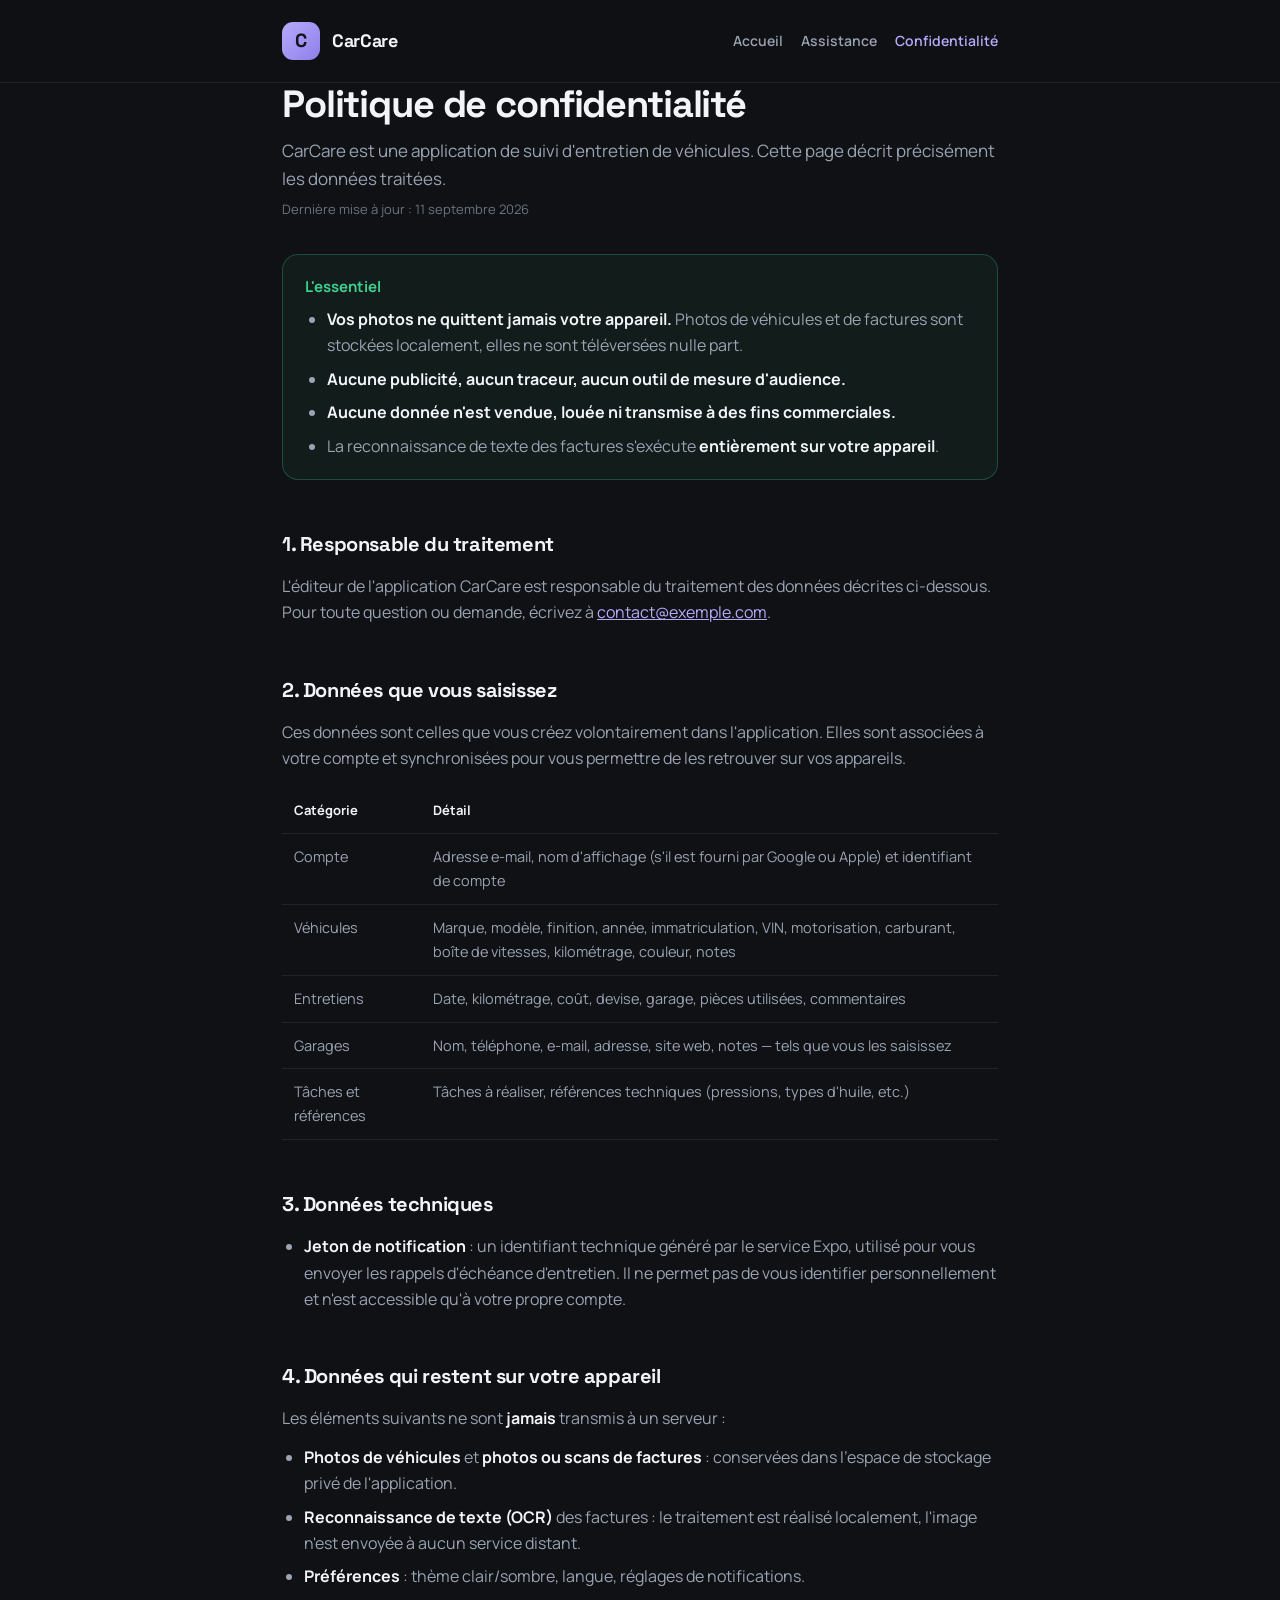
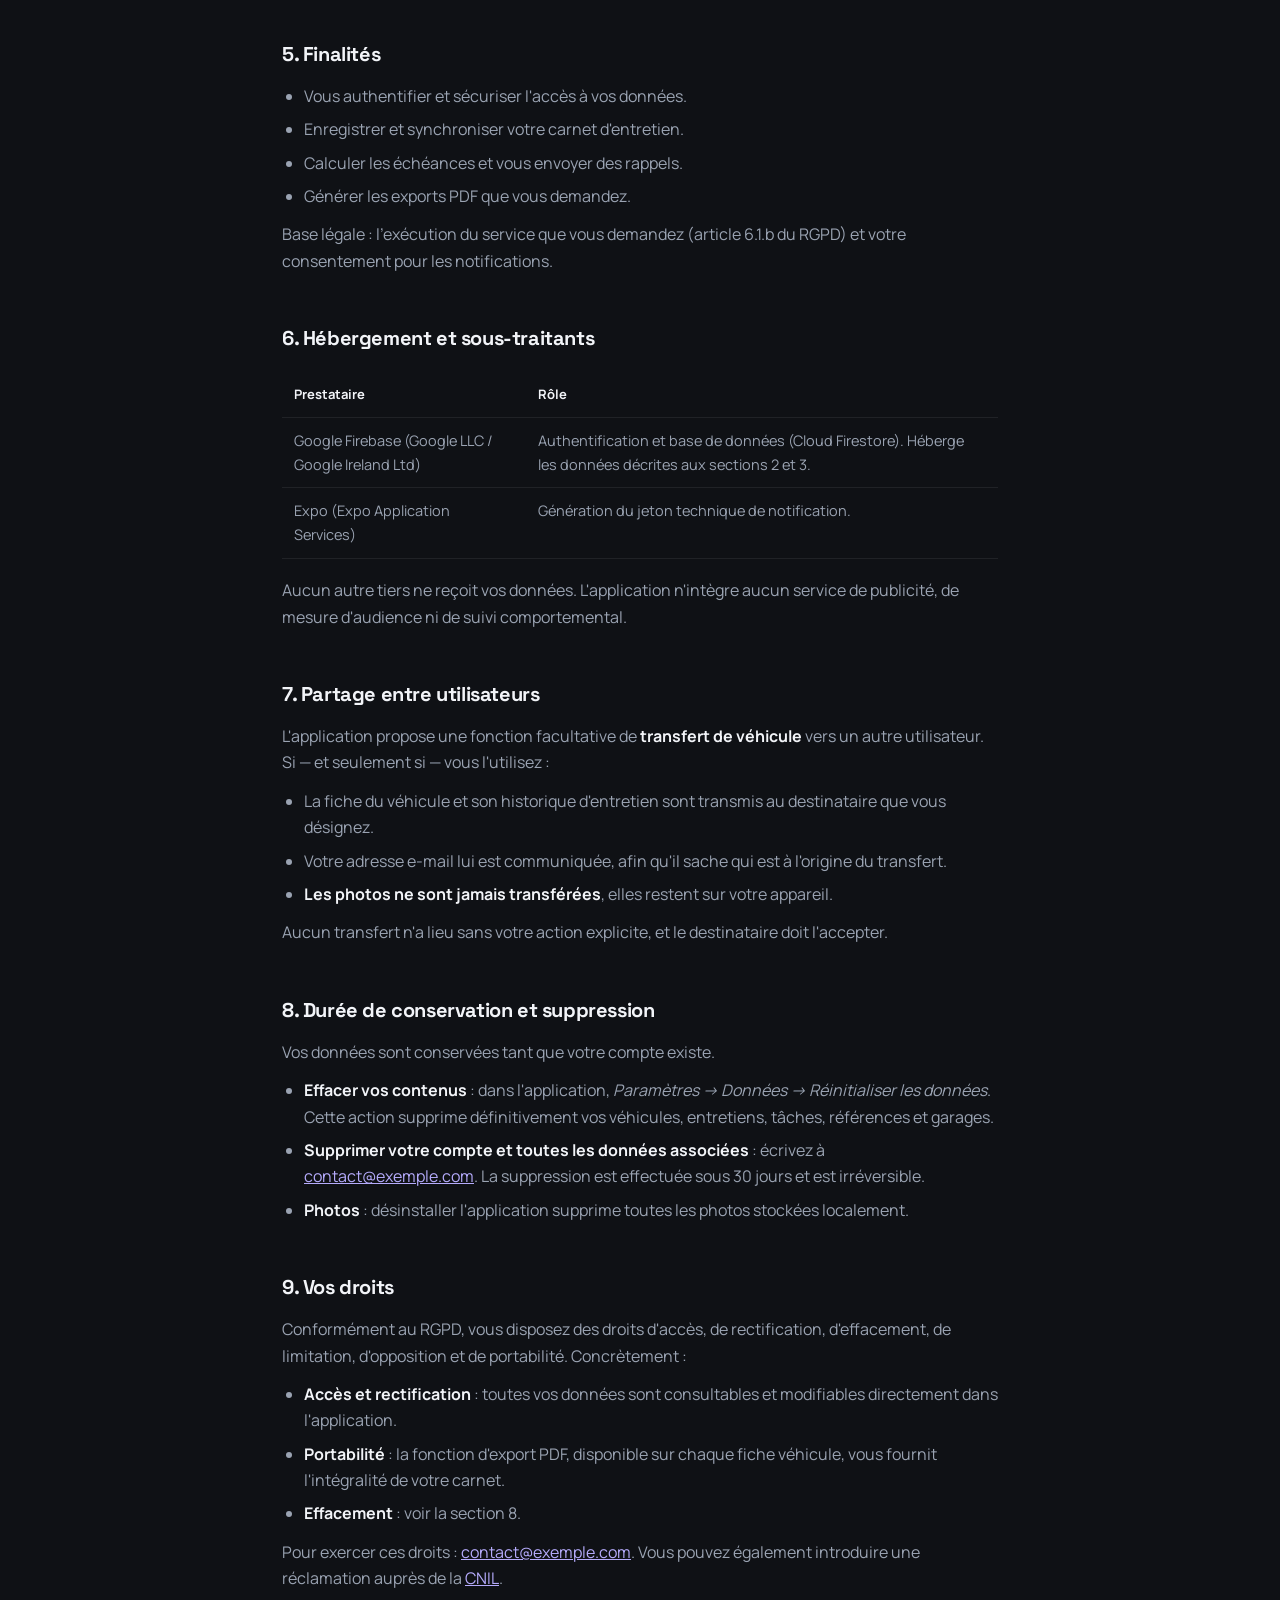
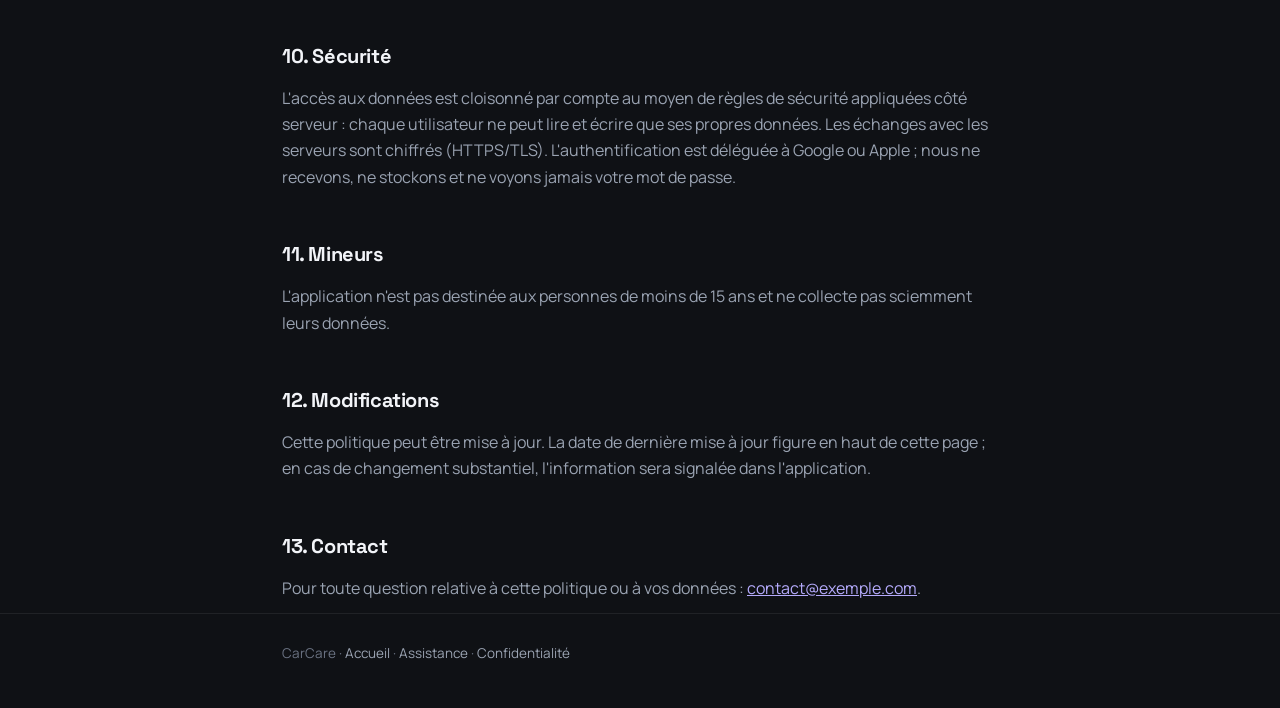
==== privacy.html @ 60bf5923 "Site public CarCare : confidentialité, assistance, accueil" ====
<!DOCTYPE html>
<html lang="fr">
<head>
<meta charset="utf-8">
<meta name="viewport" content="width=device-width, initial-scale=1">
<title>Politique de confidentialité — CarCare</title>
<meta name="description" content="Politique de confidentialité de l'application CarCare : quelles données sont collectées, où elles sont stockées et comment les supprimer.">
<link rel="preconnect" href="https://fonts.googleapis.com">
<link rel="preconnect" href="https://fonts.gstatic.com" crossorigin>
<link href="https://fonts.googleapis.com/css2?family=Space+Grotesk:wght@500;700&family=Manrope:wght@400;600;700&display=swap" rel="stylesheet">
<link rel="stylesheet" href="style.css">
</head>
<body>

<header>
  <div class="wrap bar">
    <a class="brand" href="index.html"><span class="mark">C</span><b>CarCare</b></a>
    <nav>
      <a href="index.html">Accueil</a>
      <a href="support.html">Assistance</a>
      <a class="on" href="privacy.html">Confidentialité</a>
    </nav>
  </div>
</header>

<main class="wrap">

  <h1>Politique de confidentialité</h1>
  <p class="lead">CarCare est une application de suivi d'entretien de véhicules. Cette page décrit précisément les données traitées.</p>
  <p class="meta">Dernière mise à jour : 11 septembre 2026</p>

  <div class="card ok">
    <h3>L'essentiel</h3>
    <ul>
      <li><strong>Vos photos ne quittent jamais votre appareil.</strong> Photos de véhicules et de factures sont stockées localement, elles ne sont téléversées nulle part.</li>
      <li><strong>Aucune publicité, aucun traceur, aucun outil de mesure d'audience.</strong></li>
      <li><strong>Aucune donnée n'est vendue, louée ni transmise à des fins commerciales.</strong></li>
      <li>La reconnaissance de texte des factures s'exécute <strong>entièrement sur votre appareil</strong>.</li>
    </ul>
  </div>

  <h2>1. Responsable du traitement</h2>
  <p>L'éditeur de l'application CarCare est responsable du traitement des données décrites ci-dessous. Pour toute question ou demande, écrivez à <a href="mailto:contact@exemple.com">contact@exemple.com</a>.</p>

  <h2>2. Données que vous saisissez</h2>
  <p>Ces données sont celles que vous créez volontairement dans l'application. Elles sont associées à votre compte et synchronisées pour vous permettre de les retrouver sur vos appareils.</p>
  <table>
    <tr><th>Catégorie</th><th>Détail</th></tr>
    <tr><td>Compte</td><td>Adresse e-mail, nom d'affichage (s'il est fourni par Google ou Apple) et identifiant de compte</td></tr>
    <tr><td>Véhicules</td><td>Marque, modèle, finition, année, immatriculation, VIN, motorisation, carburant, boîte de vitesses, kilométrage, couleur, notes</td></tr>
    <tr><td>Entretiens</td><td>Date, kilométrage, coût, devise, garage, pièces utilisées, commentaires</td></tr>
    <tr><td>Garages</td><td>Nom, téléphone, e-mail, adresse, site web, notes — tels que vous les saisissez</td></tr>
    <tr><td>Tâches et références</td><td>Tâches à réaliser, références techniques (pressions, types d'huile, etc.)</td></tr>
  </table>

  <h2>3. Données techniques</h2>
  <ul>
    <li><strong>Jeton de notification</strong> : un identifiant technique généré par le service Expo, utilisé pour vous envoyer les rappels d'échéance d'entretien. Il ne permet pas de vous identifier personnellement et n'est accessible qu'à votre propre compte.</li>
  </ul>

  <h2>4. Données qui restent sur votre appareil</h2>
  <p>Les éléments suivants ne sont <strong>jamais</strong> transmis à un serveur :</p>
  <ul>
    <li><strong>Photos de véhicules</strong> et <strong>photos ou scans de factures</strong> : conservées dans l'espace de stockage privé de l'application.</li>
    <li><strong>Reconnaissance de texte (OCR)</strong> des factures : le traitement est réalisé localement, l'image n'est envoyée à aucun service distant.</li>
    <li><strong>Préférences</strong> : thème clair/sombre, langue, réglages de notifications.</li>
  </ul>

  <h2>5. Finalités</h2>
  <ul>
    <li>Vous authentifier et sécuriser l'accès à vos données.</li>
    <li>Enregistrer et synchroniser votre carnet d'entretien.</li>
    <li>Calculer les échéances et vous envoyer des rappels.</li>
    <li>Générer les exports PDF que vous demandez.</li>
  </ul>
  <p>Base légale : l'exécution du service que vous demandez (article 6.1.b du RGPD) et votre consentement pour les notifications.</p>

  <h2>6. Hébergement et sous-traitants</h2>
  <table>
    <tr><th>Prestataire</th><th>Rôle</th></tr>
    <tr><td>Google Firebase (Google LLC / Google Ireland Ltd)</td><td>Authentification et base de données (Cloud Firestore). Héberge les données décrites aux sections 2 et 3.</td></tr>
    <tr><td>Expo (Expo Application Services)</td><td>Génération du jeton technique de notification.</td></tr>
  </table>
  <p>Aucun autre tiers ne reçoit vos données. L'application n'intègre aucun service de publicité, de mesure d'audience ni de suivi comportemental.</p>

  <h2>7. Partage entre utilisateurs</h2>
  <p>L'application propose une fonction facultative de <strong>transfert de véhicule</strong> vers un autre utilisateur. Si — et seulement si — vous l'utilisez :</p>
  <ul>
    <li>La fiche du véhicule et son historique d'entretien sont transmis au destinataire que vous désignez.</li>
    <li>Votre adresse e-mail lui est communiquée, afin qu'il sache qui est à l'origine du transfert.</li>
    <li><strong>Les photos ne sont jamais transférées</strong>, elles restent sur votre appareil.</li>
  </ul>
  <p>Aucun transfert n'a lieu sans votre action explicite, et le destinataire doit l'accepter.</p>

  <h2>8. Durée de conservation et suppression</h2>
  <p>Vos données sont conservées tant que votre compte existe.</p>
  <ul>
    <li><strong>Effacer vos contenus</strong> : dans l'application, <em>Paramètres → Données → Réinitialiser les données</em>. Cette action supprime définitivement vos véhicules, entretiens, tâches, références et garages.</li>
    <li><strong>Supprimer votre compte et toutes les données associées</strong> : écrivez à <a href="mailto:contact@exemple.com">contact@exemple.com</a>. La suppression est effectuée sous 30 jours et est irréversible.</li>
    <li><strong>Photos</strong> : désinstaller l'application supprime toutes les photos stockées localement.</li>
  </ul>

  <h2>9. Vos droits</h2>
  <p>Conformément au RGPD, vous disposez des droits d'accès, de rectification, d'effacement, de limitation, d'opposition et de portabilité. Concrètement :</p>
  <ul>
    <li><strong>Accès et rectification</strong> : toutes vos données sont consultables et modifiables directement dans l'application.</li>
    <li><strong>Portabilité</strong> : la fonction d'export PDF, disponible sur chaque fiche véhicule, vous fournit l'intégralité de votre carnet.</li>
    <li><strong>Effacement</strong> : voir la section 8.</li>
  </ul>
  <p>Pour exercer ces droits : <a href="mailto:contact@exemple.com">contact@exemple.com</a>. Vous pouvez également introduire une réclamation auprès de la <a href="https://www.cnil.fr" target="_blank" rel="noopener">CNIL</a>.</p>

  <h2>10. Sécurité</h2>
  <p>L'accès aux données est cloisonné par compte au moyen de règles de sécurité appliquées côté serveur : chaque utilisateur ne peut lire et écrire que ses propres données. Les échanges avec les serveurs sont chiffrés (HTTPS/TLS). L'authentification est déléguée à Google ou Apple ; nous ne recevons, ne stockons et ne voyons jamais votre mot de passe.</p>

  <h2>11. Mineurs</h2>
  <p>L'application n'est pas destinée aux personnes de moins de 15 ans et ne collecte pas sciemment leurs données.</p>

  <h2>12. Modifications</h2>
  <p>Cette politique peut être mise à jour. La date de dernière mise à jour figure en haut de cette page ; en cas de changement substantiel, l'information sera signalée dans l'application.</p>

  <h2>13. Contact</h2>
  <p>Pour toute question relative à cette politique ou à vos données : <a href="mailto:contact@exemple.com">contact@exemple.com</a>.</p>

</main>

<footer>
  <div class="wrap">
    CarCare · <a href="index.html">Accueil</a> · <a href="support.html">Assistance</a> · <a href="privacy.html">Confidentialité</a>
  </div>
</footer>

</body>
</html>
---- style.css ----
/* CarCare — feuille de style commune (identité « Onyx ») */

:root {
  --bg: #0f1115;
  --surface: #16191f;
  --border: rgba(255, 255, 255, 0.07);
  --text: #f2f4f8;
  --text-2: #9aa3b2;
  --text-3: #6b7383;
  --accent: #b5abfc;
  --accent-2: #8f7fe8;
  --radius: 16px;
}

* { box-sizing: border-box; margin: 0; padding: 0; }

html { scroll-behavior: smooth; }

body {
  background: var(--bg);
  color: var(--text);
  font-family: 'Manrope', -apple-system, BlinkMacSystemFont, 'Segoe UI', sans-serif;
  font-size: 16px;
  line-height: 1.65;
  -webkit-font-smoothing: antialiased;
}

.wrap { max-width: 760px; margin: 0 auto; padding: 0 22px; }

/* ── En-tête ─────────────────────────────────────────────── */
header {
  border-bottom: 1px solid var(--border);
  padding: 22px 0;
  position: sticky;
  top: 0;
  background: rgba(15, 17, 21, 0.88);
  backdrop-filter: blur(14px);
  z-index: 10;
}

.bar { display: flex; align-items: center; justify-content: space-between; gap: 16px; }

.brand { display: flex; align-items: center; gap: 12px; text-decoration: none; color: var(--text); }

.mark {
  width: 38px; height: 38px; border-radius: 11px; flex-shrink: 0;
  background: linear-gradient(135deg, var(--accent), var(--accent-2));
  display: flex; align-items: center; justify-content: center;
  font-family: 'Space Grotesk', sans-serif; font-weight: 700; font-size: 19px;
  color: #15131f;
}

.brand b { font-family: 'Space Grotesk', sans-serif; font-size: 18px; letter-spacing: -0.02em; }

nav { display: flex; gap: 18px; flex-wrap: wrap; }
nav a { color: var(--text-2); text-decoration: none; font-size: 14px; font-weight: 600; }
nav a:hover, nav a.on { color: var(--accent); }

/* ── Contenu ─────────────────────────────────────────────── */
main { padding: 48px 0 80px; }

h1 {
  font-family: 'Space Grotesk', sans-serif;
  font-size: clamp(28px, 5vw, 38px);
  letter-spacing: -0.03em;
  line-height: 1.15;
  margin-bottom: 10px;
}

h2 {
  font-family: 'Space Grotesk', sans-serif;
  font-size: 20px;
  letter-spacing: -0.02em;
  margin: 40px 0 12px;
  padding-top: 8px;
}

h3 { font-size: 15px; font-weight: 700; margin: 22px 0 6px; color: var(--text); }

p, li { color: var(--text-2); margin-bottom: 12px; }
ul, ol { padding-left: 22px; margin-bottom: 12px; }
li { margin-bottom: 7px; }

a { color: var(--accent); }

strong { color: var(--text); font-weight: 700; }

.lead { font-size: 17px; color: var(--text-2); margin-bottom: 6px; }

.meta { color: var(--text-3); font-size: 13px; margin-bottom: 34px; }

.card {
  background: var(--surface);
  border: 1px solid var(--border);
  border-radius: var(--radius);
  padding: 20px 22px;
  margin: 20px 0;
}

.card h3 { margin-top: 0; }
.card p:last-child, .card ul:last-child, .card li:last-child { margin-bottom: 0; }

.ok { border-color: rgba(62, 207, 142, 0.28); background: rgba(62, 207, 142, 0.06); }
.ok h3 { color: #3ecf8e; }

table { width: 100%; border-collapse: collapse; margin: 18px 0; font-size: 14.5px; }
th, td { text-align: left; padding: 11px 12px; border-bottom: 1px solid var(--border); vertical-align: top; }
th { color: var(--text); font-weight: 700; font-size: 13px; }
td { color: var(--text-2); }

.btn {
  display: inline-block;
  background: linear-gradient(135deg, var(--accent), var(--accent-2));
  color: #15131f;
  font-weight: 700;
  text-decoration: none;
  padding: 13px 22px;
  border-radius: 13px;
  margin-top: 8px;
}

footer {
  border-top: 1px solid var(--border);
  padding: 28px 0 44px;
  color: var(--text-3);
  font-size: 13.5px;
}

footer a { color: var(--text-2); text-decoration: none; }
footer a:hover { color: var(--accent); }

@media (max-width: 540px) {
  nav { gap: 14px; }
  main { padding: 34px 0 60px; }
}
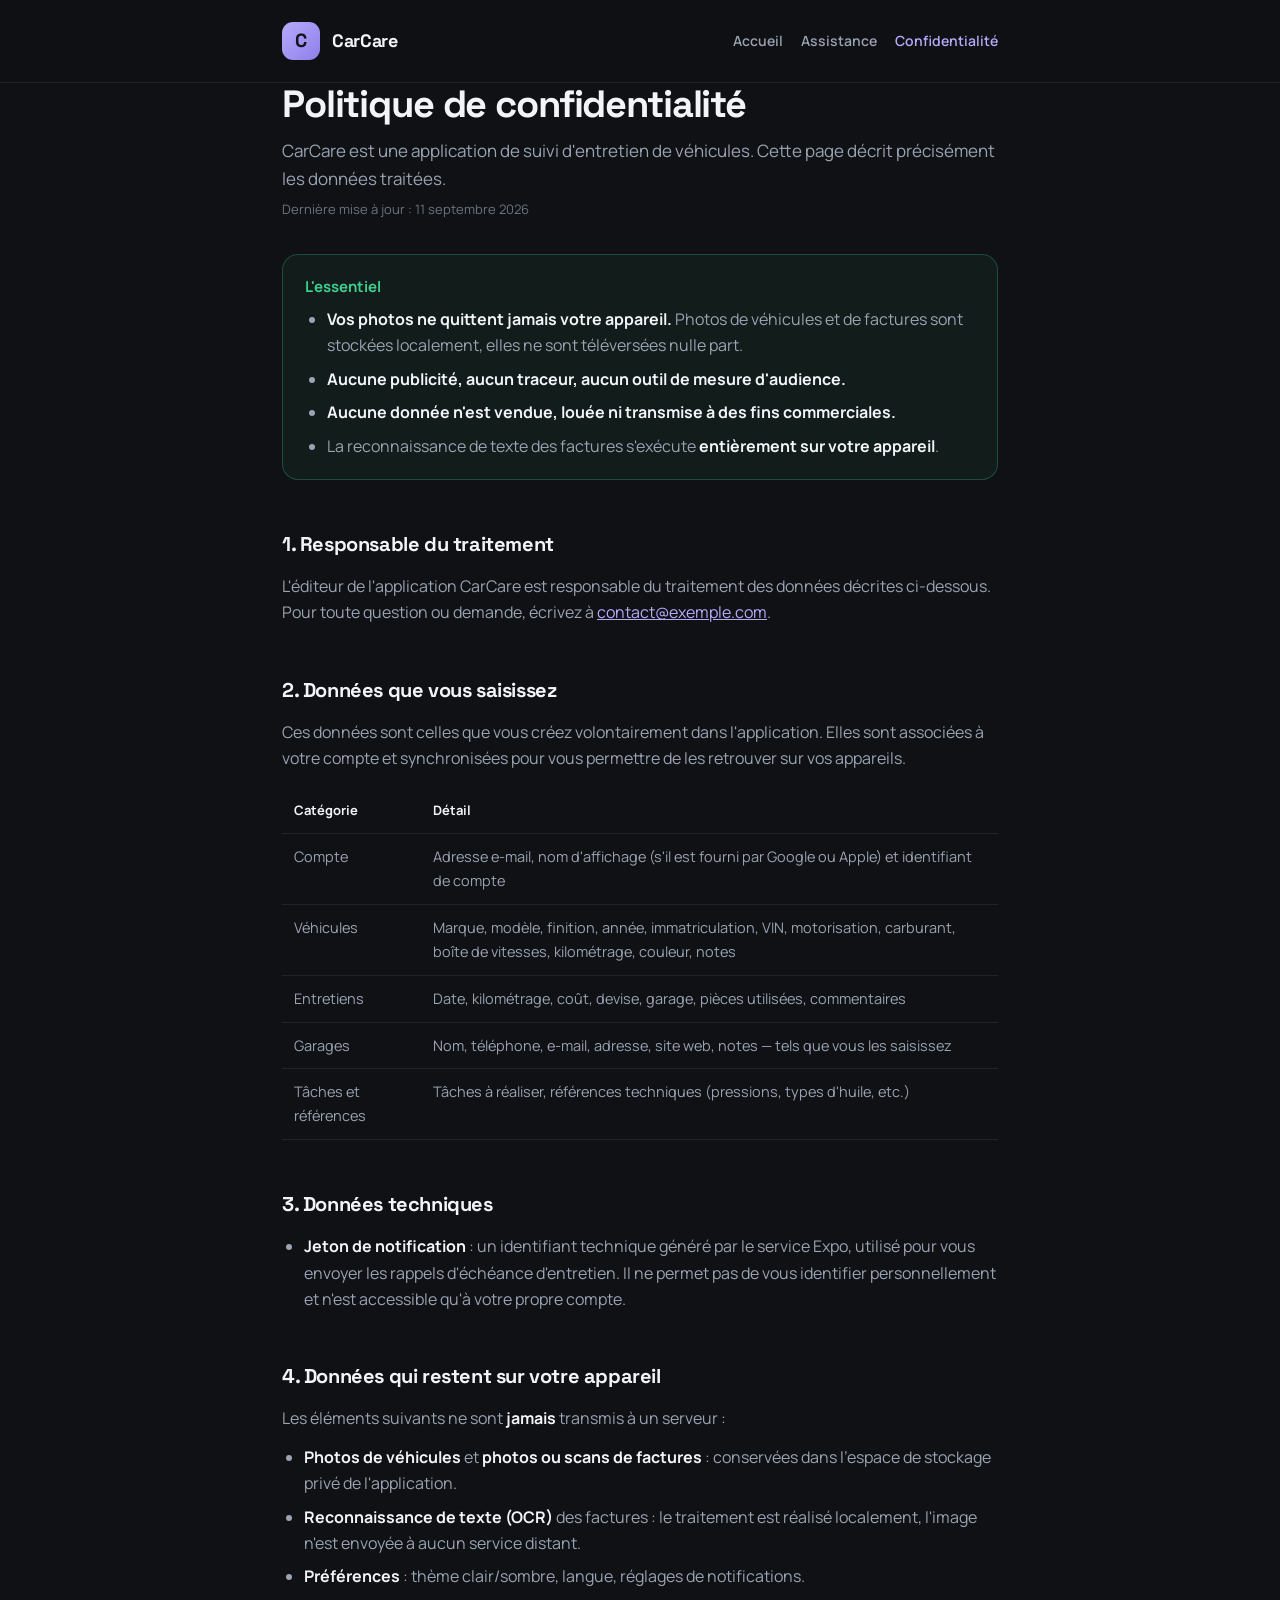
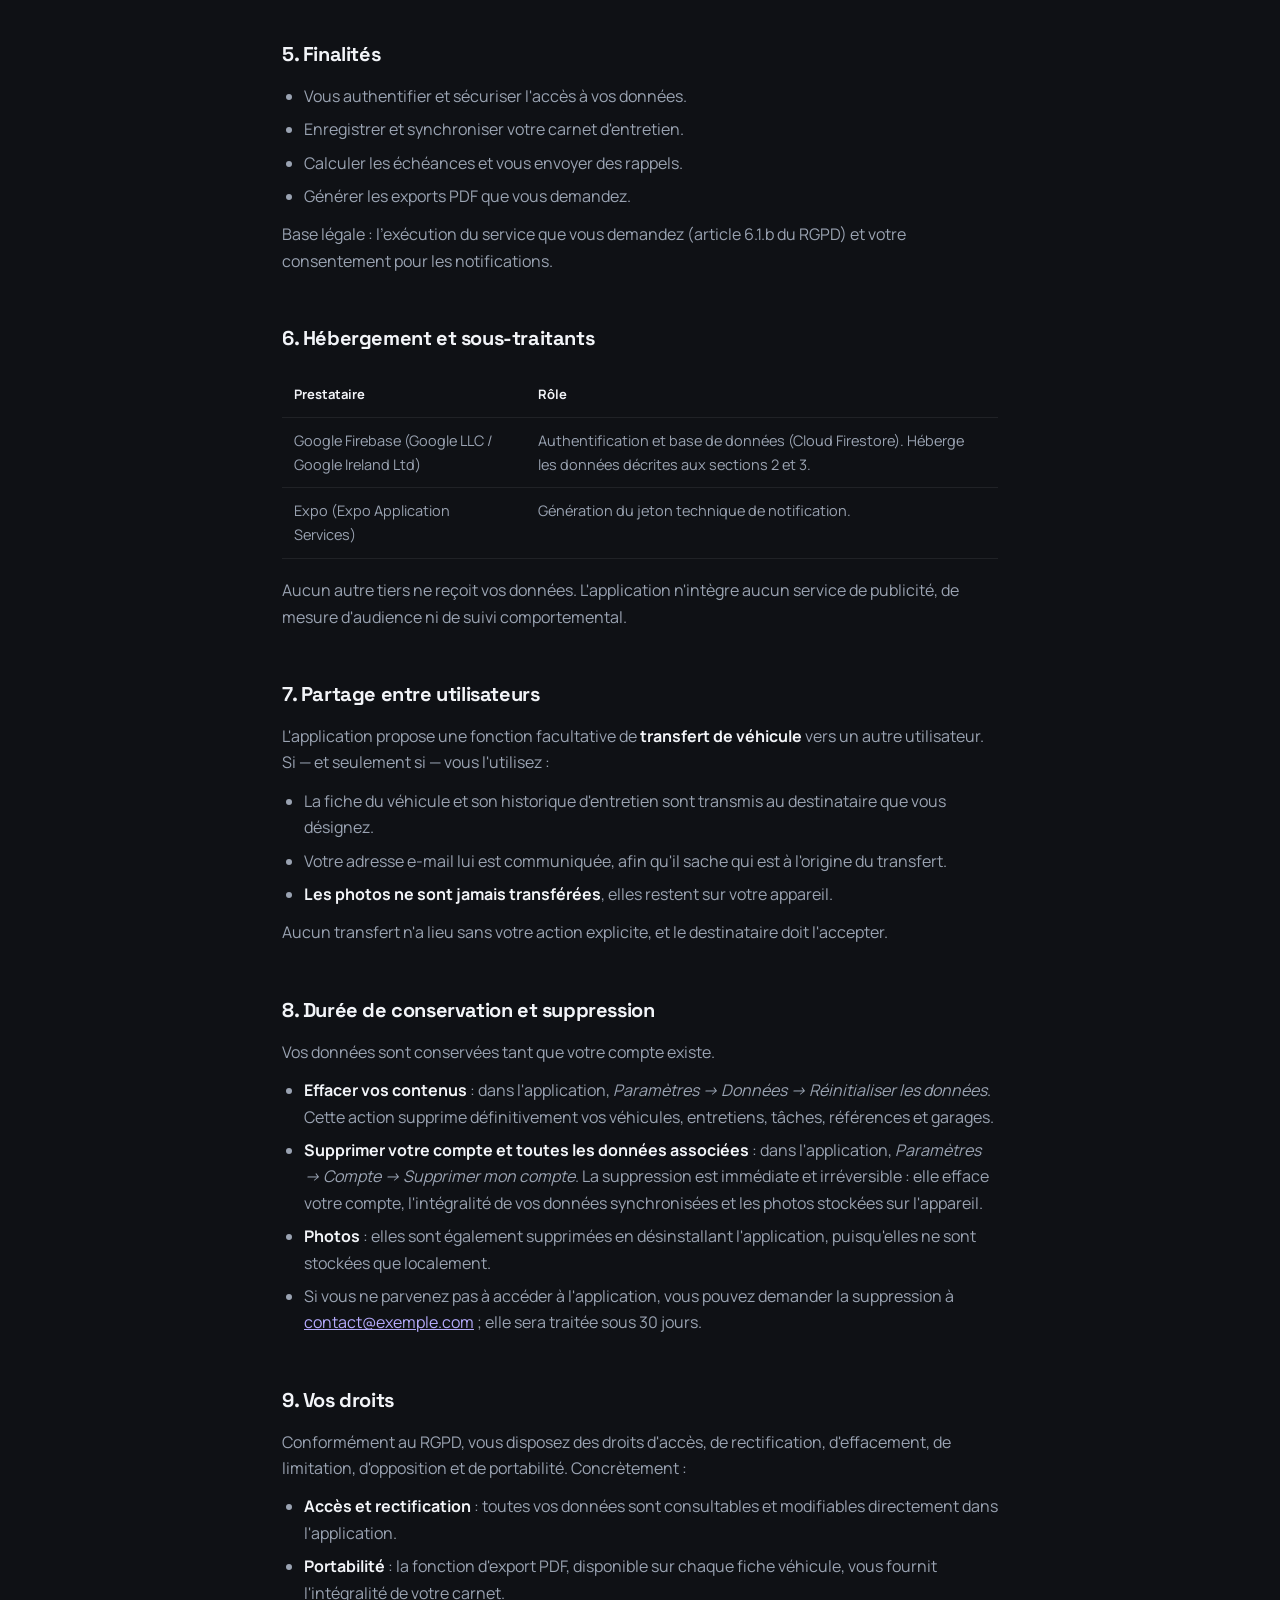
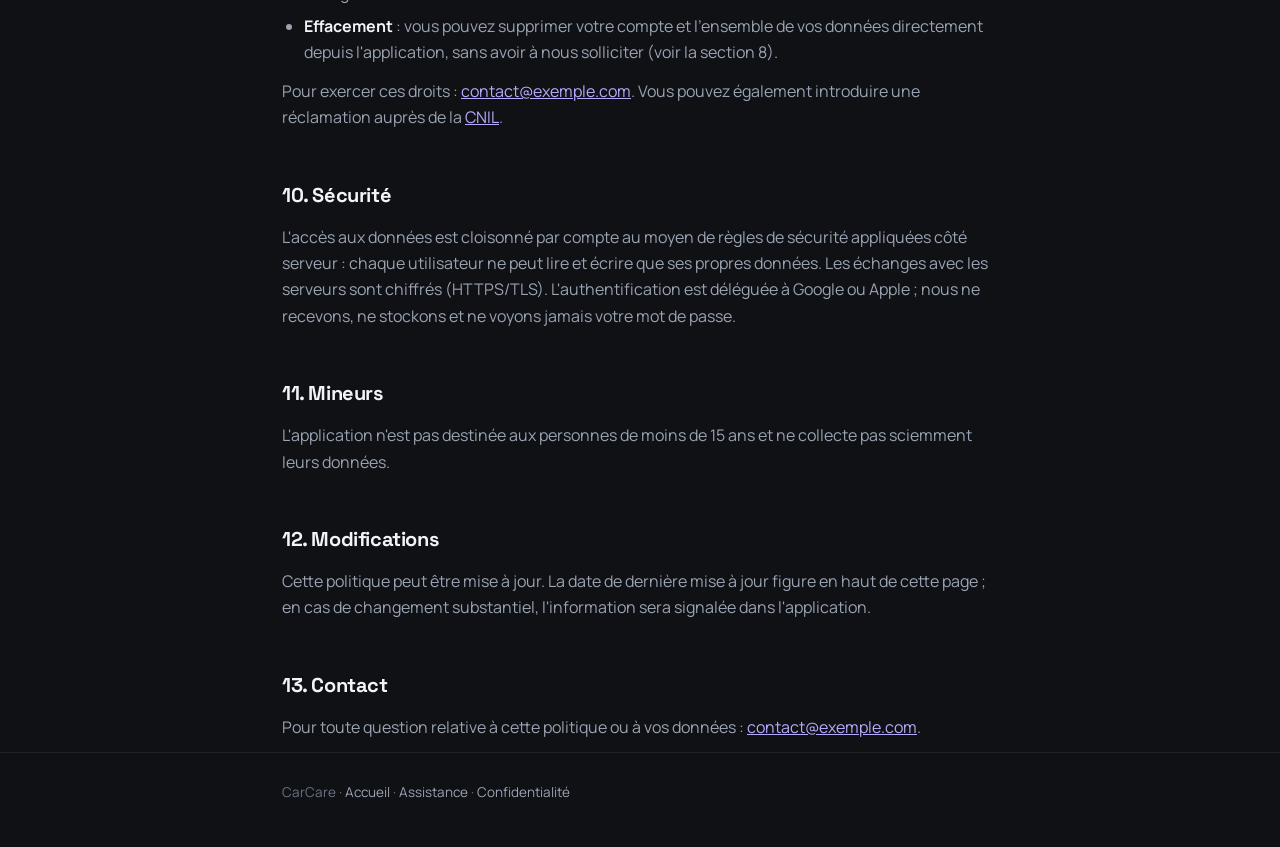
==== commit 0c5c1fb4: "Suppression de compte désormais disponible dans l'application" ====
--- a/privacy.html
+++ b/privacy.html
@@ -96,8 +96,9 @@
   <p>Vos données sont conservées tant que votre compte existe.</p>
   <ul>
     <li><strong>Effacer vos contenus</strong> : dans l'application, <em>Paramètres → Données → Réinitialiser les données</em>. Cette action supprime définitivement vos véhicules, entretiens, tâches, références et garages.</li>
-    <li><strong>Supprimer votre compte et toutes les données associées</strong> : écrivez à <a href="mailto:contact@exemple.com">contact@exemple.com</a>. La suppression est effectuée sous 30 jours et est irréversible.</li>
-    <li><strong>Photos</strong> : désinstaller l'application supprime toutes les photos stockées localement.</li>
+    <li><strong>Supprimer votre compte et toutes les données associées</strong> : dans l'application, <em>Paramètres → Compte → Supprimer mon compte</em>. La suppression est immédiate et irréversible : elle efface votre compte, l'intégralité de vos données synchronisées et les photos stockées sur l'appareil.</li>
+    <li><strong>Photos</strong> : elles sont également supprimées en désinstallant l'application, puisqu'elles ne sont stockées que localement.</li>
+    <li>Si vous ne parvenez pas à accéder à l'application, vous pouvez demander la suppression à <a href="mailto:contact@exemple.com">contact@exemple.com</a> ; elle sera traitée sous 30 jours.</li>
   </ul>
 
   <h2>9. Vos droits</h2>
@@ -105,7 +106,7 @@
   <ul>
     <li><strong>Accès et rectification</strong> : toutes vos données sont consultables et modifiables directement dans l'application.</li>
     <li><strong>Portabilité</strong> : la fonction d'export PDF, disponible sur chaque fiche véhicule, vous fournit l'intégralité de votre carnet.</li>
-    <li><strong>Effacement</strong> : voir la section 8.</li>
+    <li><strong>Effacement</strong> : vous pouvez supprimer votre compte et l'ensemble de vos données directement depuis l'application, sans avoir à nous solliciter (voir la section 8).</li>
   </ul>
   <p>Pour exercer ces droits : <a href="mailto:contact@exemple.com">contact@exemple.com</a>. Vous pouvez également introduire une réclamation auprès de la <a href="https://www.cnil.fr" target="_blank" rel="noopener">CNIL</a>.</p>
 
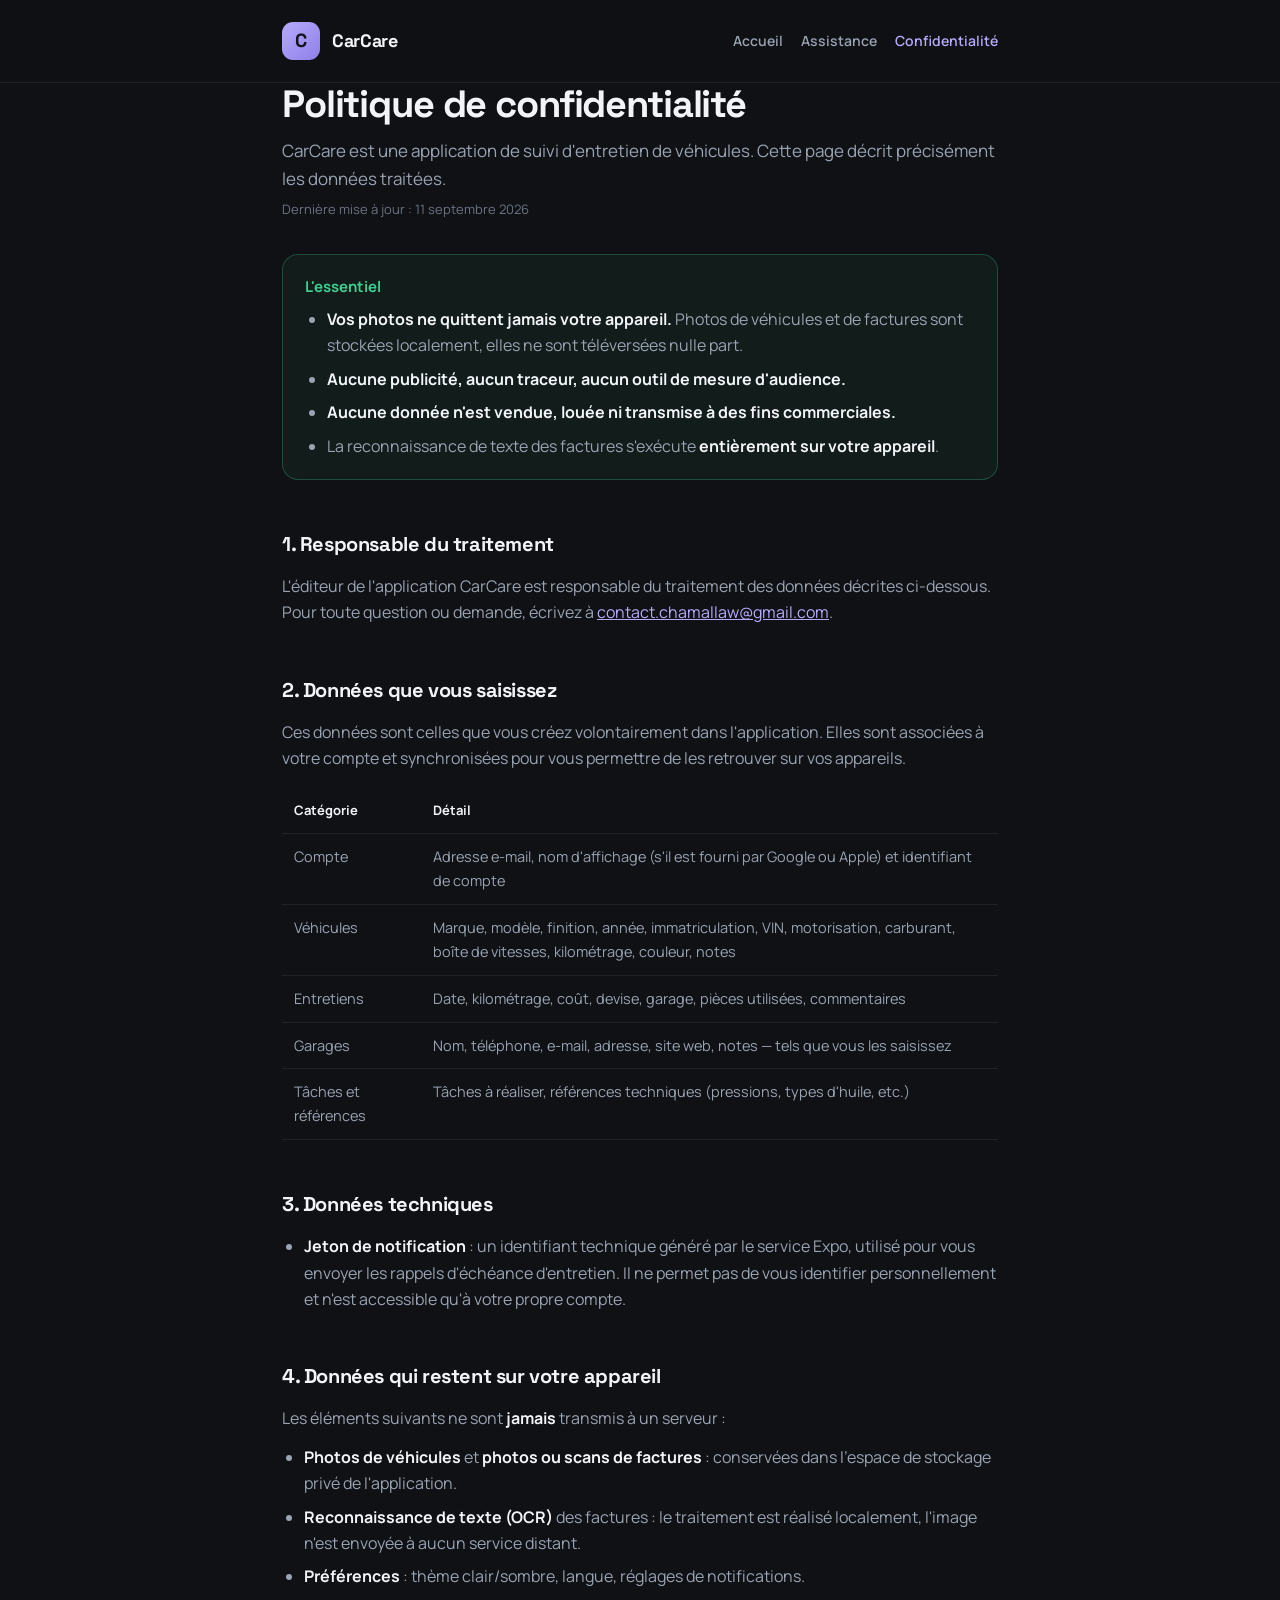
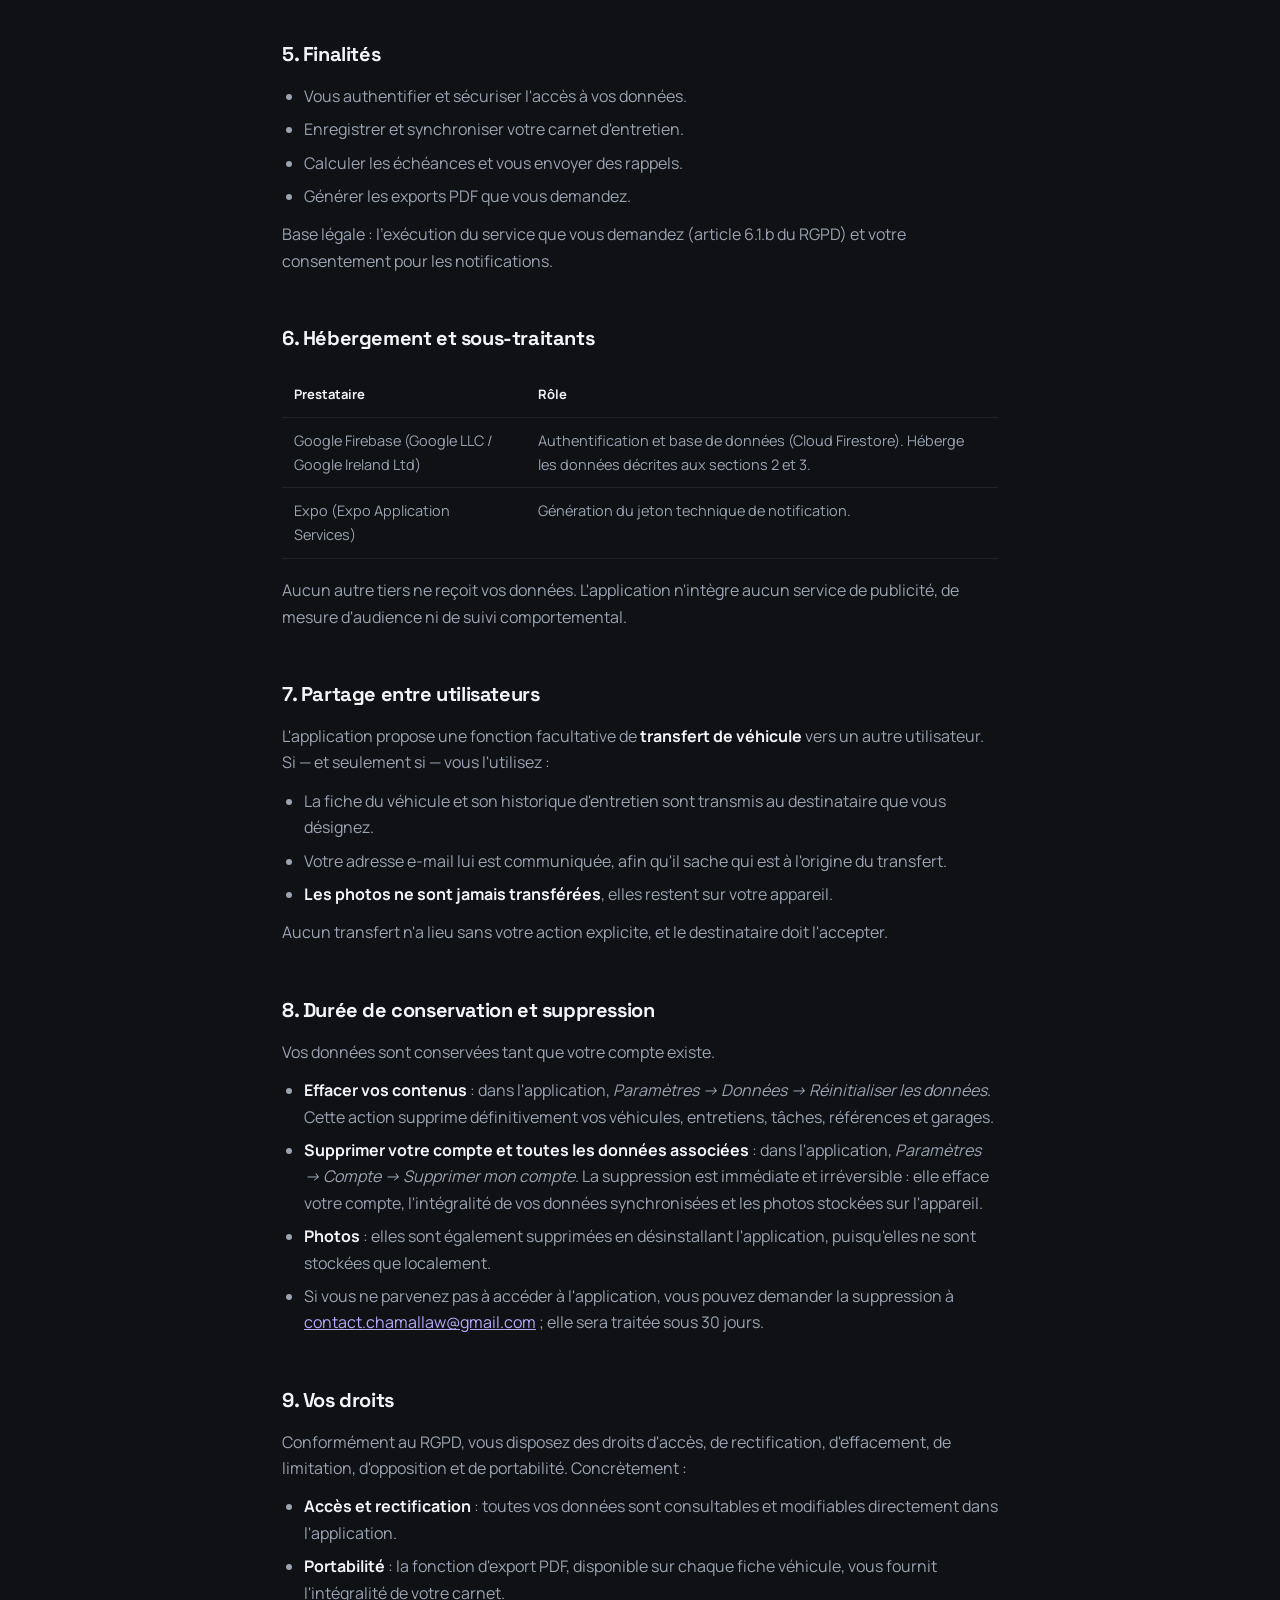
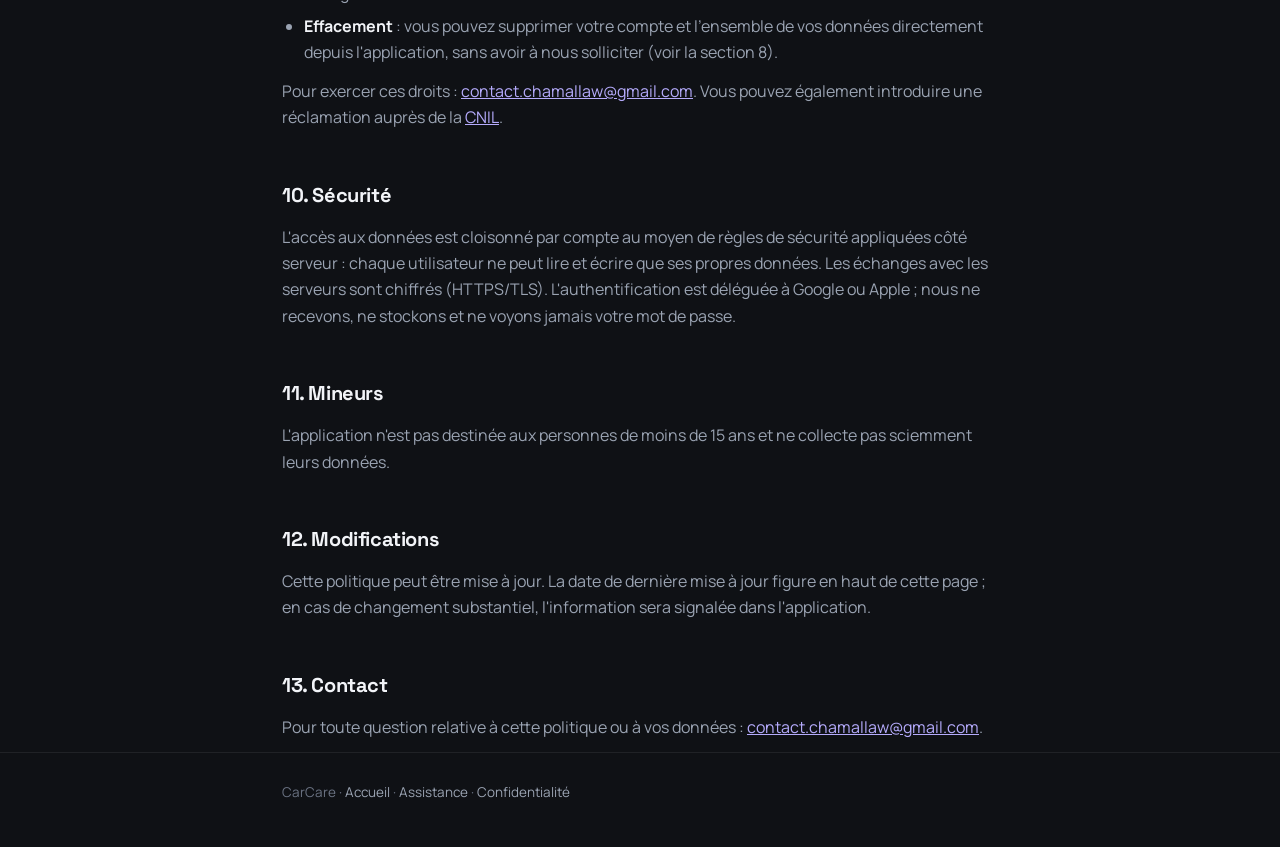
==== commit bdb88cf9: "Adresse de contact: contact.chamallaw@gmail.com" ====
--- a/privacy.html
+++ b/privacy.html
@@ -40,7 +40,7 @@
   </div>
 
   <h2>1. Responsable du traitement</h2>
-  <p>L'éditeur de l'application CarCare est responsable du traitement des données décrites ci-dessous. Pour toute question ou demande, écrivez à <a href="mailto:contact@exemple.com">contact@exemple.com</a>.</p>
+  <p>L'éditeur de l'application CarCare est responsable du traitement des données décrites ci-dessous. Pour toute question ou demande, écrivez à <a href="mailto:contact.chamallaw@gmail.com">contact.chamallaw@gmail.com</a>.</p>
 
   <h2>2. Données que vous saisissez</h2>
   <p>Ces données sont celles que vous créez volontairement dans l'application. Elles sont associées à votre compte et synchronisées pour vous permettre de les retrouver sur vos appareils.</p>
@@ -98,7 +98,7 @@
     <li><strong>Effacer vos contenus</strong> : dans l'application, <em>Paramètres → Données → Réinitialiser les données</em>. Cette action supprime définitivement vos véhicules, entretiens, tâches, références et garages.</li>
     <li><strong>Supprimer votre compte et toutes les données associées</strong> : dans l'application, <em>Paramètres → Compte → Supprimer mon compte</em>. La suppression est immédiate et irréversible : elle efface votre compte, l'intégralité de vos données synchronisées et les photos stockées sur l'appareil.</li>
     <li><strong>Photos</strong> : elles sont également supprimées en désinstallant l'application, puisqu'elles ne sont stockées que localement.</li>
-    <li>Si vous ne parvenez pas à accéder à l'application, vous pouvez demander la suppression à <a href="mailto:contact@exemple.com">contact@exemple.com</a> ; elle sera traitée sous 30 jours.</li>
+    <li>Si vous ne parvenez pas à accéder à l'application, vous pouvez demander la suppression à <a href="mailto:contact.chamallaw@gmail.com">contact.chamallaw@gmail.com</a> ; elle sera traitée sous 30 jours.</li>
   </ul>
 
   <h2>9. Vos droits</h2>
@@ -108,7 +108,7 @@
     <li><strong>Portabilité</strong> : la fonction d'export PDF, disponible sur chaque fiche véhicule, vous fournit l'intégralité de votre carnet.</li>
     <li><strong>Effacement</strong> : vous pouvez supprimer votre compte et l'ensemble de vos données directement depuis l'application, sans avoir à nous solliciter (voir la section 8).</li>
   </ul>
-  <p>Pour exercer ces droits : <a href="mailto:contact@exemple.com">contact@exemple.com</a>. Vous pouvez également introduire une réclamation auprès de la <a href="https://www.cnil.fr" target="_blank" rel="noopener">CNIL</a>.</p>
+  <p>Pour exercer ces droits : <a href="mailto:contact.chamallaw@gmail.com">contact.chamallaw@gmail.com</a>. Vous pouvez également introduire une réclamation auprès de la <a href="https://www.cnil.fr" target="_blank" rel="noopener">CNIL</a>.</p>
 
   <h2>10. Sécurité</h2>
   <p>L'accès aux données est cloisonné par compte au moyen de règles de sécurité appliquées côté serveur : chaque utilisateur ne peut lire et écrire que ses propres données. Les échanges avec les serveurs sont chiffrés (HTTPS/TLS). L'authentification est déléguée à Google ou Apple ; nous ne recevons, ne stockons et ne voyons jamais votre mot de passe.</p>
@@ -120,7 +120,7 @@
   <p>Cette politique peut être mise à jour. La date de dernière mise à jour figure en haut de cette page ; en cas de changement substantiel, l'information sera signalée dans l'application.</p>
 
   <h2>13. Contact</h2>
-  <p>Pour toute question relative à cette politique ou à vos données : <a href="mailto:contact@exemple.com">contact@exemple.com</a>.</p>
+  <p>Pour toute question relative à cette politique ou à vos données : <a href="mailto:contact.chamallaw@gmail.com">contact.chamallaw@gmail.com</a>.</p>
 
 </main>
 
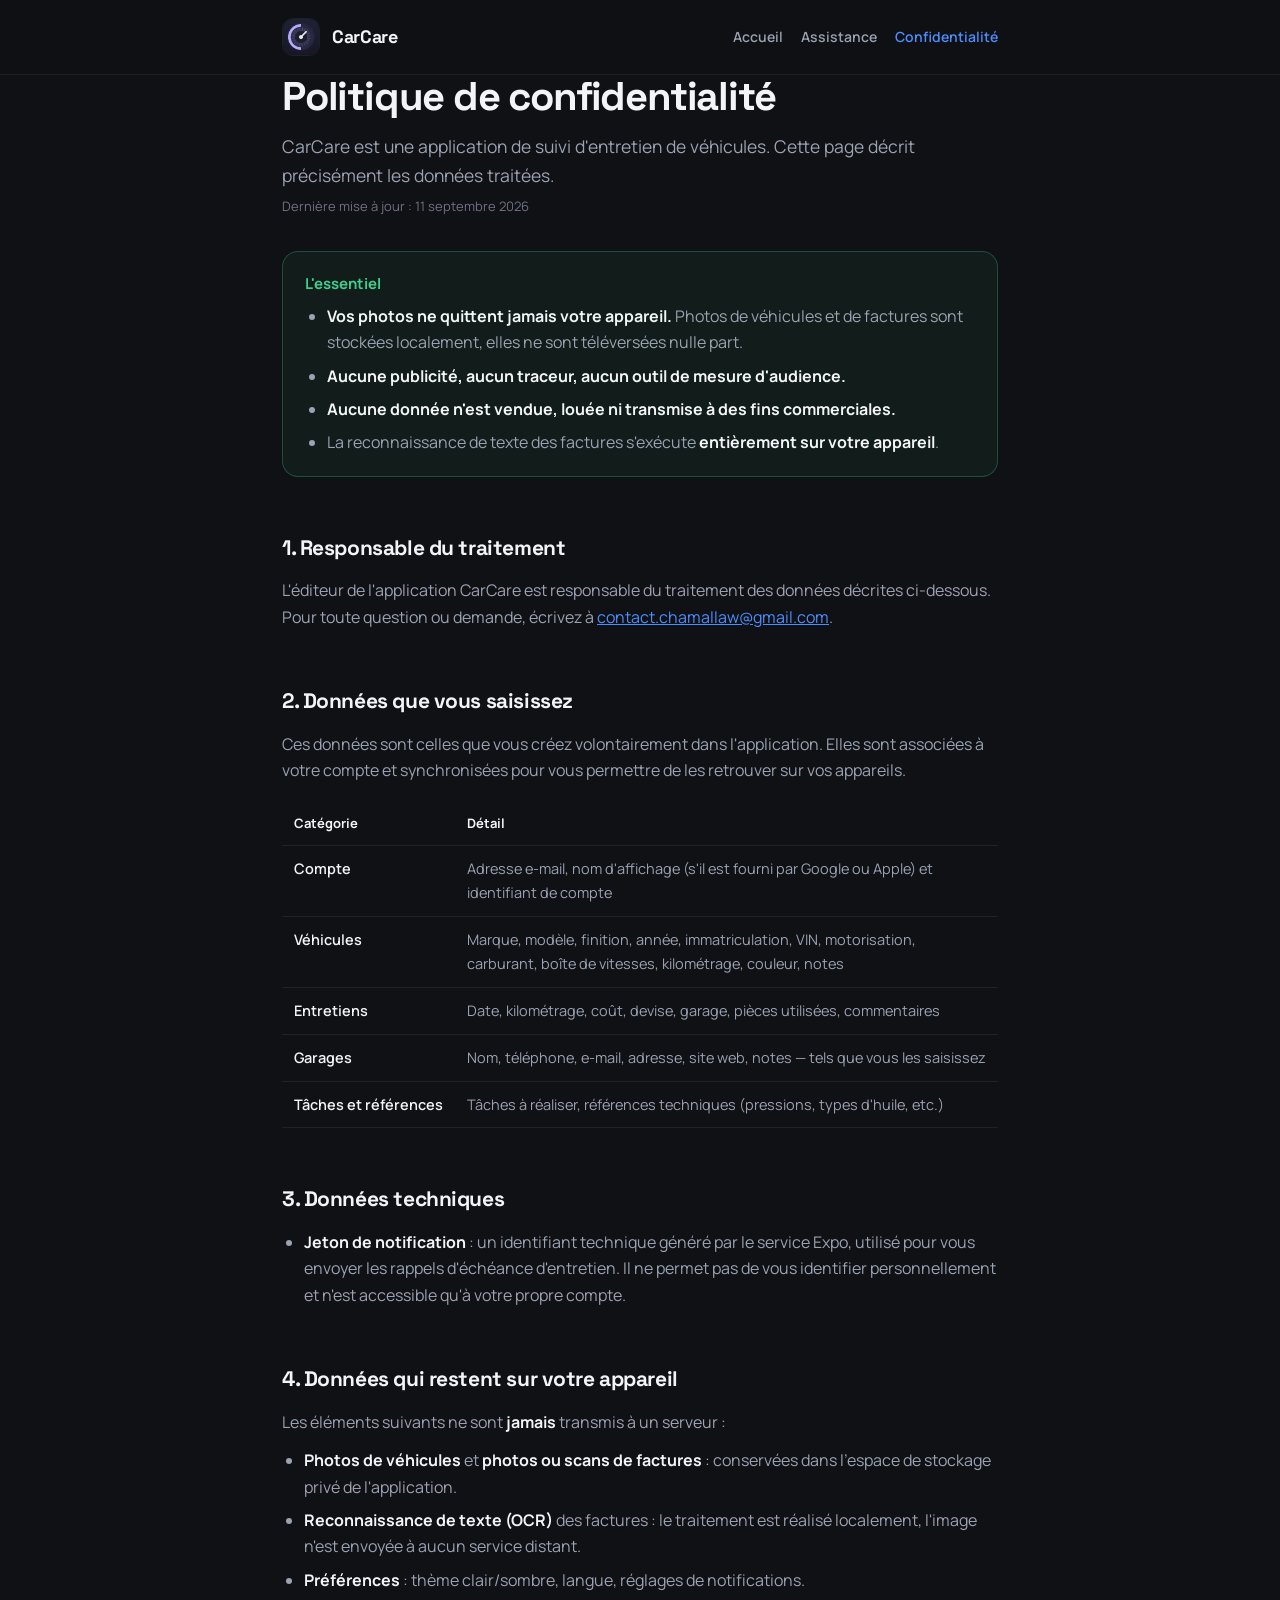
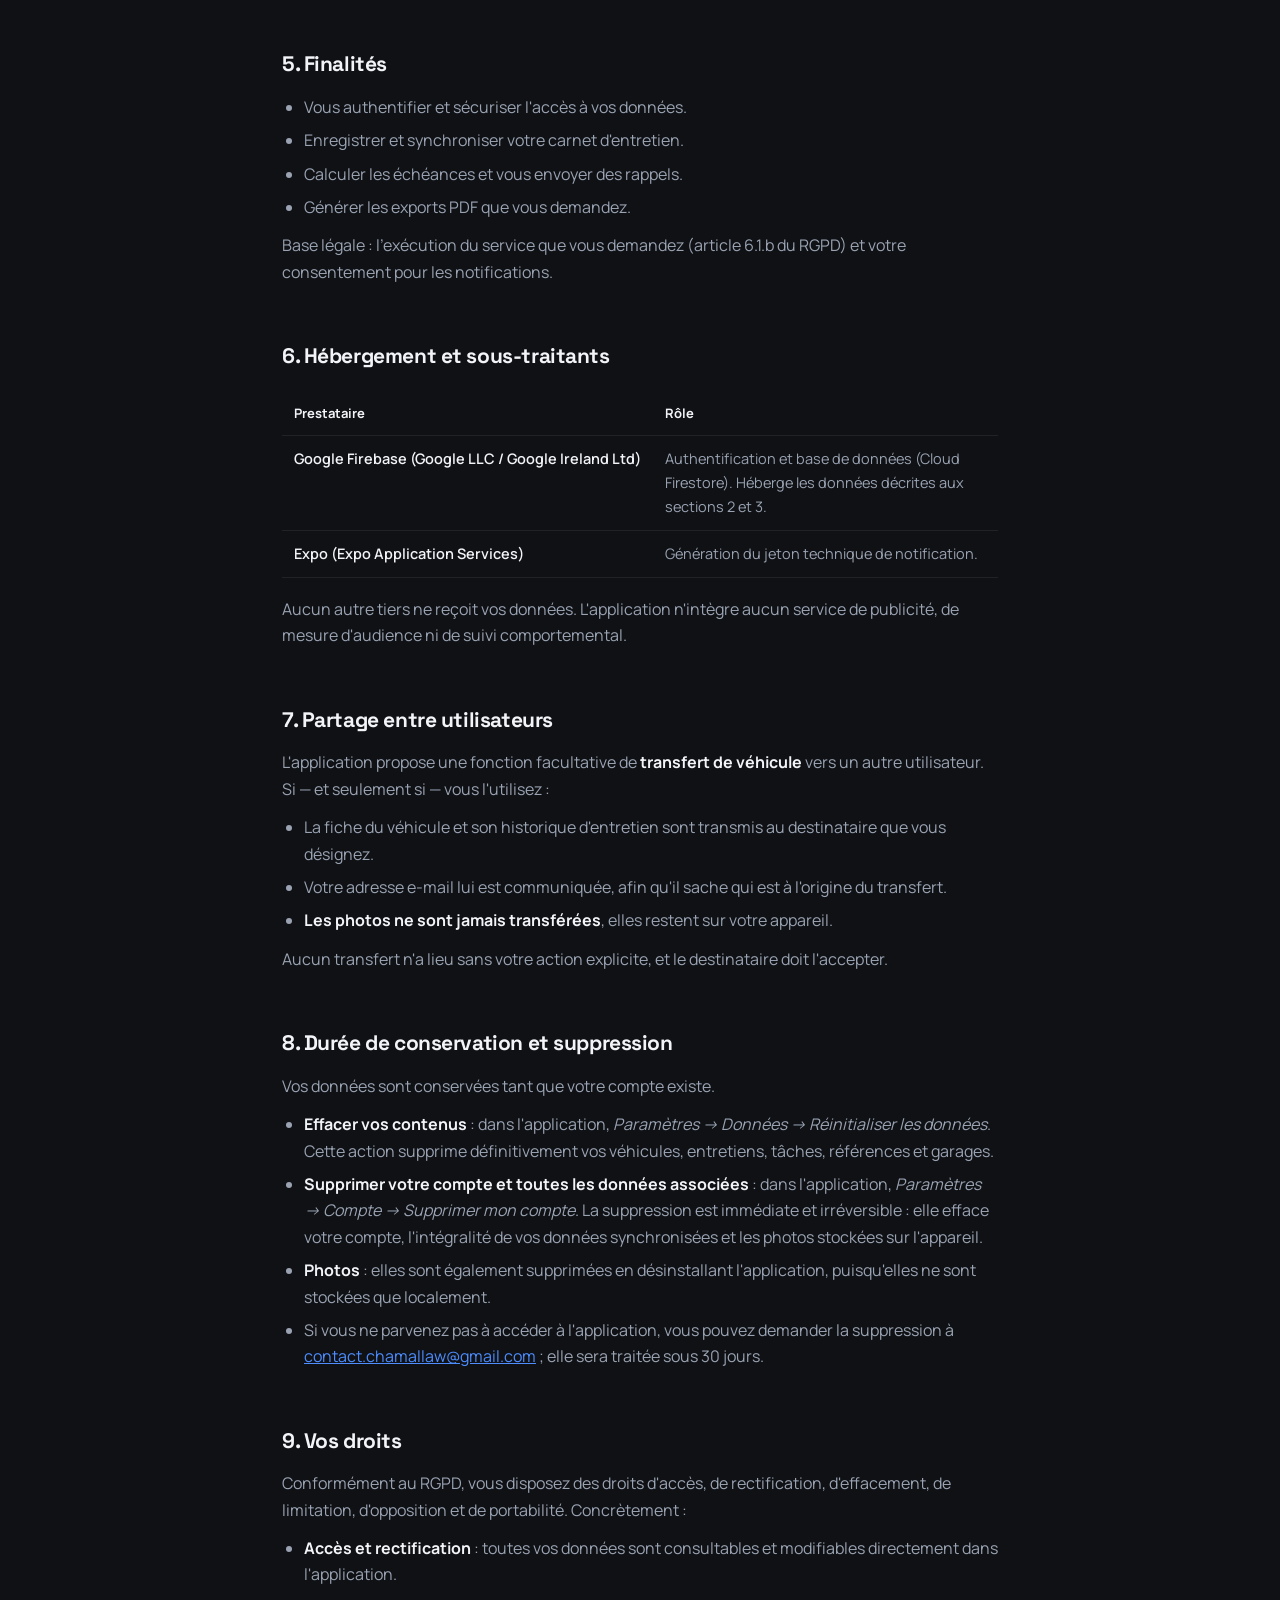
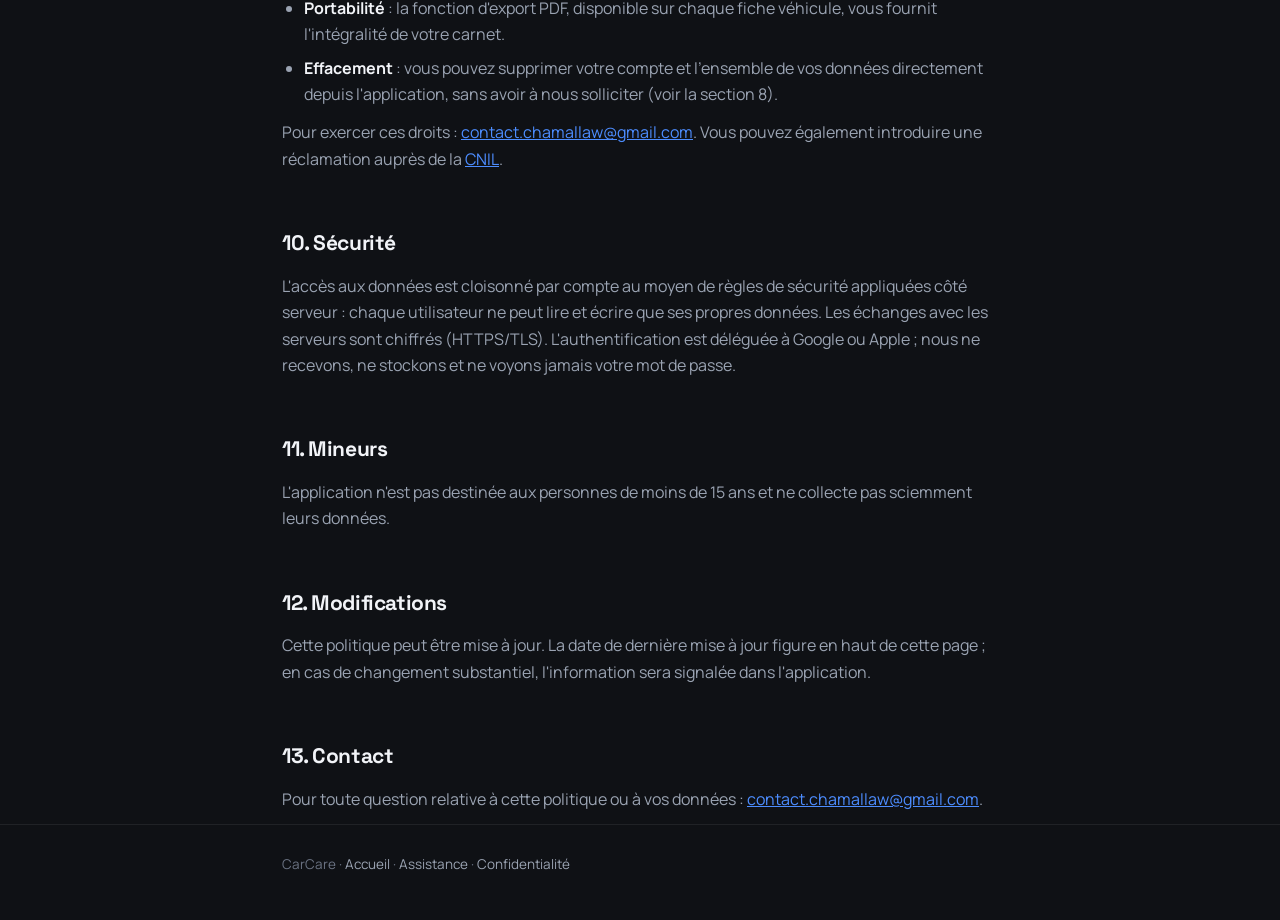
==== commit 76f89198: "Site enrichi : galerie de captures, fonctions détaillées et FAQ complète L'accueil présentait l'appl" ====
--- a/privacy.html
+++ b/privacy.html
@@ -5,6 +5,8 @@
 <meta name="viewport" content="width=device-width, initial-scale=1">
 <title>Politique de confidentialité — CarCare</title>
 <meta name="description" content="Politique de confidentialité de l'application CarCare : quelles données sont collectées, où elles sont stockées et comment les supprimer.">
+<link rel="icon" href="img/icon.png">
+<link rel="apple-touch-icon" href="img/icon.png">
 <link rel="preconnect" href="https://fonts.googleapis.com">
 <link rel="preconnect" href="https://fonts.gstatic.com" crossorigin>
 <link href="https://fonts.googleapis.com/css2?family=Space+Grotesk:wght@500;700&family=Manrope:wght@400;600;700&display=swap" rel="stylesheet">
@@ -14,7 +16,7 @@
 
 <header>
   <div class="wrap bar">
-    <a class="brand" href="index.html"><span class="mark">C</span><b>CarCare</b></a>
+    <a class="brand" href="index.html" aria-label="CarCare, accueil"><img class="mark" src="img/icon.png" alt=""><b>CarCare</b></a>
     <nav>
       <a href="index.html">Accueil</a>
       <a href="support.html">Assistance</a>
--- a/style.css
+++ b/style.css
@@ -3,12 +3,17 @@
 :root {
   --bg: #0f1115;
   --surface: #16191f;
+  --surface-2: #1c2027;
   --border: rgba(255, 255, 255, 0.07);
+  --border-strong: rgba(255, 255, 255, 0.13);
   --text: #f2f4f8;
   --text-2: #9aa3b2;
   --text-3: #6b7383;
-  --accent: #b5abfc;
-  --accent-2: #8f7fe8;
+  /* Bleu de l'interface de l'app : le site et les captures parlent la même langue. */
+  --accent: #4d8dff;
+  --accent-2: #3b78f0;
+  --success: #3ecf8e;
+  --warning: #f5a623;
   --radius: 16px;
 }
 
@@ -30,7 +35,7 @@
 /* ── En-tête ─────────────────────────────────────────────── */
 header {
   border-bottom: 1px solid var(--border);
-  padding: 22px 0;
+  padding: 18px 0;
   position: sticky;
   top: 0;
   background: rgba(15, 17, 21, 0.88);
@@ -44,10 +49,7 @@
 
 .mark {
   width: 38px; height: 38px; border-radius: 11px; flex-shrink: 0;
-  background: linear-gradient(135deg, var(--accent), var(--accent-2));
-  display: flex; align-items: center; justify-content: center;
-  font-family: 'Space Grotesk', sans-serif; font-weight: 700; font-size: 19px;
-  color: #15131f;
+  display: block; border: 1px solid var(--border);
 }
 
 .brand b { font-family: 'Space Grotesk', sans-serif; font-size: 18px; letter-spacing: -0.02em; }
@@ -61,17 +63,17 @@
 
 h1 {
   font-family: 'Space Grotesk', sans-serif;
-  font-size: clamp(28px, 5vw, 38px);
+  font-size: clamp(28px, 5vw, 40px);
   letter-spacing: -0.03em;
-  line-height: 1.15;
-  margin-bottom: 10px;
+  line-height: 1.12;
+  margin-bottom: 12px;
 }
 
 h2 {
   font-family: 'Space Grotesk', sans-serif;
-  font-size: 20px;
+  font-size: 21px;
   letter-spacing: -0.02em;
-  margin: 40px 0 12px;
+  margin: 46px 0 12px;
   padding-top: 8px;
 }
 
@@ -85,10 +87,33 @@
 
 strong { color: var(--text); font-weight: 700; }
 
-.lead { font-size: 17px; color: var(--text-2); margin-bottom: 6px; }
-
+.lead { font-size: 17.5px; color: var(--text-2); margin-bottom: 6px; }
 .meta { color: var(--text-3); font-size: 13px; margin-bottom: 34px; }
-
+.section-intro { margin-bottom: 20px; }
+
+/* ── Héros ───────────────────────────────────────────────── */
+/* L'icône est posée au-dessus du titre : tout le contenu de la page partage
+   ainsi un seul bord gauche. */
+.hero-icon {
+  width: 72px; height: 72px; border-radius: 19px;
+  border: 1px solid var(--border-strong);
+  display: block; margin-bottom: 18px;
+}
+
+.pill {
+  display: inline-flex; align-items: center; gap: 8px;
+  background: var(--surface-2);
+  border: 1px solid var(--border-strong);
+  border-radius: 999px;
+  padding: 7px 14px;
+  font-size: 13px; font-weight: 600;
+  color: var(--text-2);
+  margin-bottom: 22px;
+}
+
+.dot { width: 7px; height: 7px; border-radius: 50%; background: var(--warning); flex-shrink: 0; }
+
+/* ── Cartes ──────────────────────────────────────────────── */
 .card {
   background: var(--surface);
   border: 1px solid var(--border);
@@ -101,17 +126,128 @@
 .card p:last-child, .card ul:last-child, .card li:last-child { margin-bottom: 0; }
 
 .ok { border-color: rgba(62, 207, 142, 0.28); background: rgba(62, 207, 142, 0.06); }
-.ok h3 { color: #3ecf8e; }
-
+.ok h3 { color: var(--success); }
+
+/* ── Grille de fonctions ─────────────────────────────────── */
+.grid { display: grid; grid-template-columns: repeat(2, 1fr); gap: 14px; margin: 22px 0; }
+
+.feature {
+  background: var(--surface);
+  border: 1px solid var(--border);
+  border-radius: var(--radius);
+  padding: 18px 20px;
+}
+
+.feature .ico { font-size: 21px; line-height: 1; display: block; margin-bottom: 10px; }
+.feature h3 { margin: 0 0 4px; font-size: 15px; }
+.feature p { font-size: 14.5px; margin: 0; line-height: 1.55; }
+
+/* ── Étapes ──────────────────────────────────────────────── */
+.steps { counter-reset: step; list-style: none; padding: 0; margin: 22px 0; }
+
+.steps li {
+  counter-increment: step;
+  position: relative;
+  padding-left: 46px;
+  margin-bottom: 18px;
+}
+
+.steps li::before {
+  content: counter(step);
+  position: absolute; left: 0; top: 1px;
+  width: 30px; height: 30px; border-radius: 10px;
+  background: linear-gradient(135deg, var(--accent), var(--accent-2));
+  color: #fff;
+  font-family: 'Space Grotesk', sans-serif; font-weight: 700; font-size: 14px;
+  display: flex; align-items: center; justify-content: center;
+}
+
+.steps b { display: block; color: var(--text); font-size: 15px; margin-bottom: 2px; }
+
+/* ── Galerie de captures ─────────────────────────────────── */
+/* Défilement horizontal à l'intérieur de la colonne de texte : le premier
+   cliché s'aligne sur les paragraphes, les suivants débordent vers la droite. */
+.shots {
+  display: flex;
+  gap: 18px;
+  overflow-x: auto;
+  padding: 6px 0 22px;
+  scroll-snap-type: x mandatory;
+  -webkit-overflow-scrolling: touch;
+  scrollbar-width: thin;
+}
+
+.shots figure { flex: 0 0 232px; scroll-snap-align: center; margin: 0; }
+
+.shots img {
+  width: 232px;
+  display: block;
+  border-radius: 20px;
+  border: 1px solid var(--border-strong);
+  background: var(--surface);
+}
+
+.shots figcaption {
+  color: var(--text-3);
+  font-size: 13px;
+  text-align: center;
+  margin-top: 10px;
+  line-height: 1.45;
+}
+
+.shots figcaption b { display: block; color: var(--text-2); font-weight: 700; }
+
+/* ── Tableaux ────────────────────────────────────────────── */
 table { width: 100%; border-collapse: collapse; margin: 18px 0; font-size: 14.5px; }
 th, td { text-align: left; padding: 11px 12px; border-bottom: 1px solid var(--border); vertical-align: top; }
 th { color: var(--text); font-weight: 700; font-size: 13px; }
 td { color: var(--text-2); }
-
+td:first-child { color: var(--text); font-weight: 600; white-space: nowrap; }
+
+/* ── FAQ ─────────────────────────────────────────────────── */
+.faq { margin: 20px 0; }
+
+.faq details {
+  background: var(--surface);
+  border: 1px solid var(--border);
+  border-radius: var(--radius);
+  margin-bottom: 10px;
+  overflow: hidden;
+}
+
+.faq summary {
+  cursor: pointer;
+  list-style: none;
+  padding: 16px 48px 16px 20px;
+  font-weight: 700;
+  font-size: 15px;
+  color: var(--text);
+  position: relative;
+}
+
+.faq summary::-webkit-details-marker { display: none; }
+
+.faq summary::after {
+  content: '+';
+  position: absolute; right: 20px; top: 50%;
+  transform: translateY(-50%);
+  font-size: 19px; font-weight: 400;
+  color: var(--text-3);
+  transition: transform 0.15s ease;
+}
+
+.faq details[open] summary::after { content: '−'; color: var(--accent); }
+.faq summary:hover { color: var(--accent); }
+
+.faq .answer { padding: 0 20px 18px; }
+.faq .answer > :last-child { margin-bottom: 0; }
+.faq .answer p, .faq .answer li { font-size: 14.5px; }
+
+/* ── Boutons ─────────────────────────────────────────────── */
 .btn {
   display: inline-block;
   background: linear-gradient(135deg, var(--accent), var(--accent-2));
-  color: #15131f;
+  color: #fff;
   font-weight: 700;
   text-decoration: none;
   padding: 13px 22px;
@@ -119,6 +255,15 @@
   margin-top: 8px;
 }
 
+.btn-ghost {
+  background: none;
+  border: 1px solid var(--border-strong);
+  color: var(--text);
+}
+
+.btns { display: flex; flex-wrap: wrap; gap: 12px; align-items: center; }
+
+/* ── Pied de page ────────────────────────────────────────── */
 footer {
   border-top: 1px solid var(--border);
   padding: 28px 0 44px;
@@ -129,7 +274,24 @@
 footer a { color: var(--text-2); text-decoration: none; }
 footer a:hover { color: var(--accent); }
 
+@media (max-width: 640px) {
+  .grid { grid-template-columns: 1fr; }
+  .hero { gap: 16px; }
+  .hero-icon { width: 62px; height: 62px; border-radius: 16px; }
+}
+
 @media (max-width: 540px) {
-  nav { gap: 14px; }
+  header { padding: 14px 0; }
+  nav { gap: 13px; }
+  nav a { font-size: 13.5px; }
   main { padding: 34px 0 60px; }
-}
+  .shots figure, .shots img { flex-basis: 208px; width: 208px; }
+}
+
+/* Sous 430 px le nom ne tient plus à côté de la navigation : l'icône seule
+   sert de lien d'accueil, et l'en-tête reste sur une ligne. Le lien garde son
+   nom accessible grâce à l'aria-label porté par .brand. */
+@media (max-width: 430px) {
+  .brand b { display: none; }
+  .mark { width: 34px; height: 34px; border-radius: 10px; }
+}
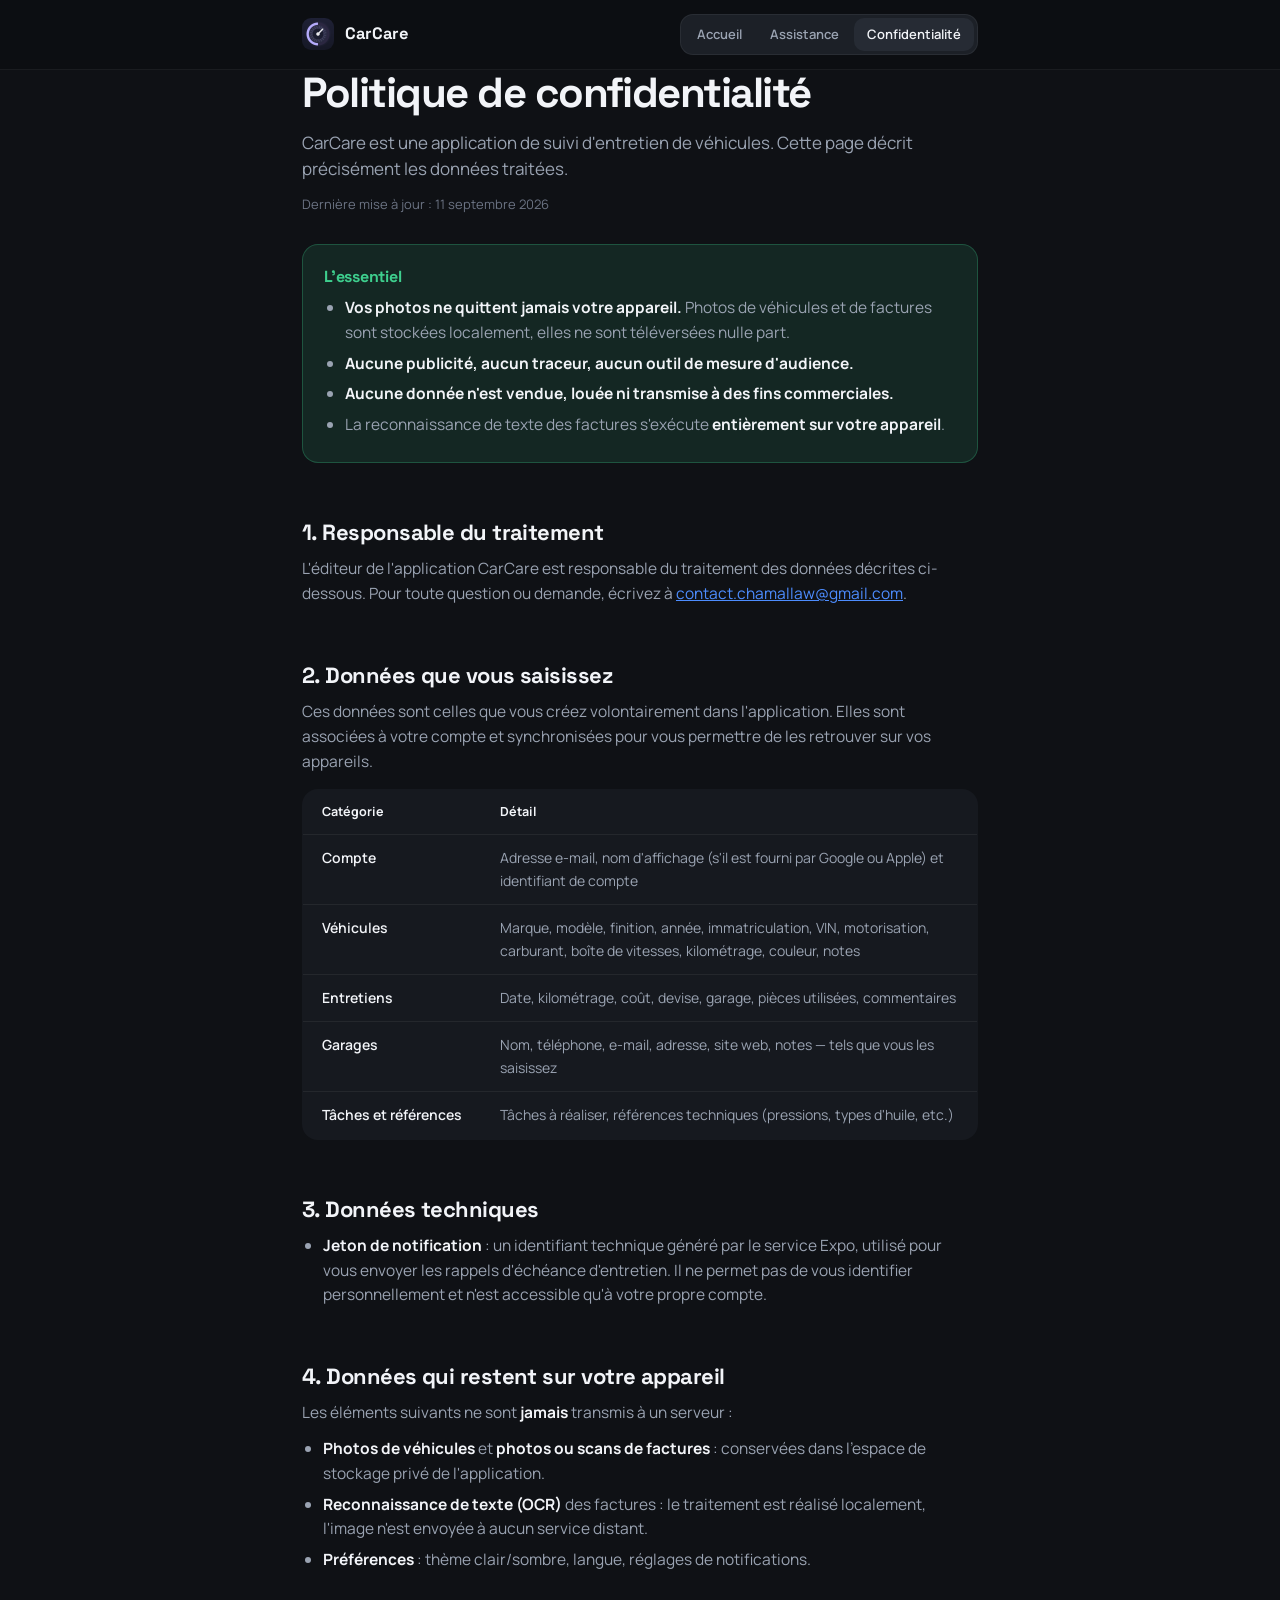
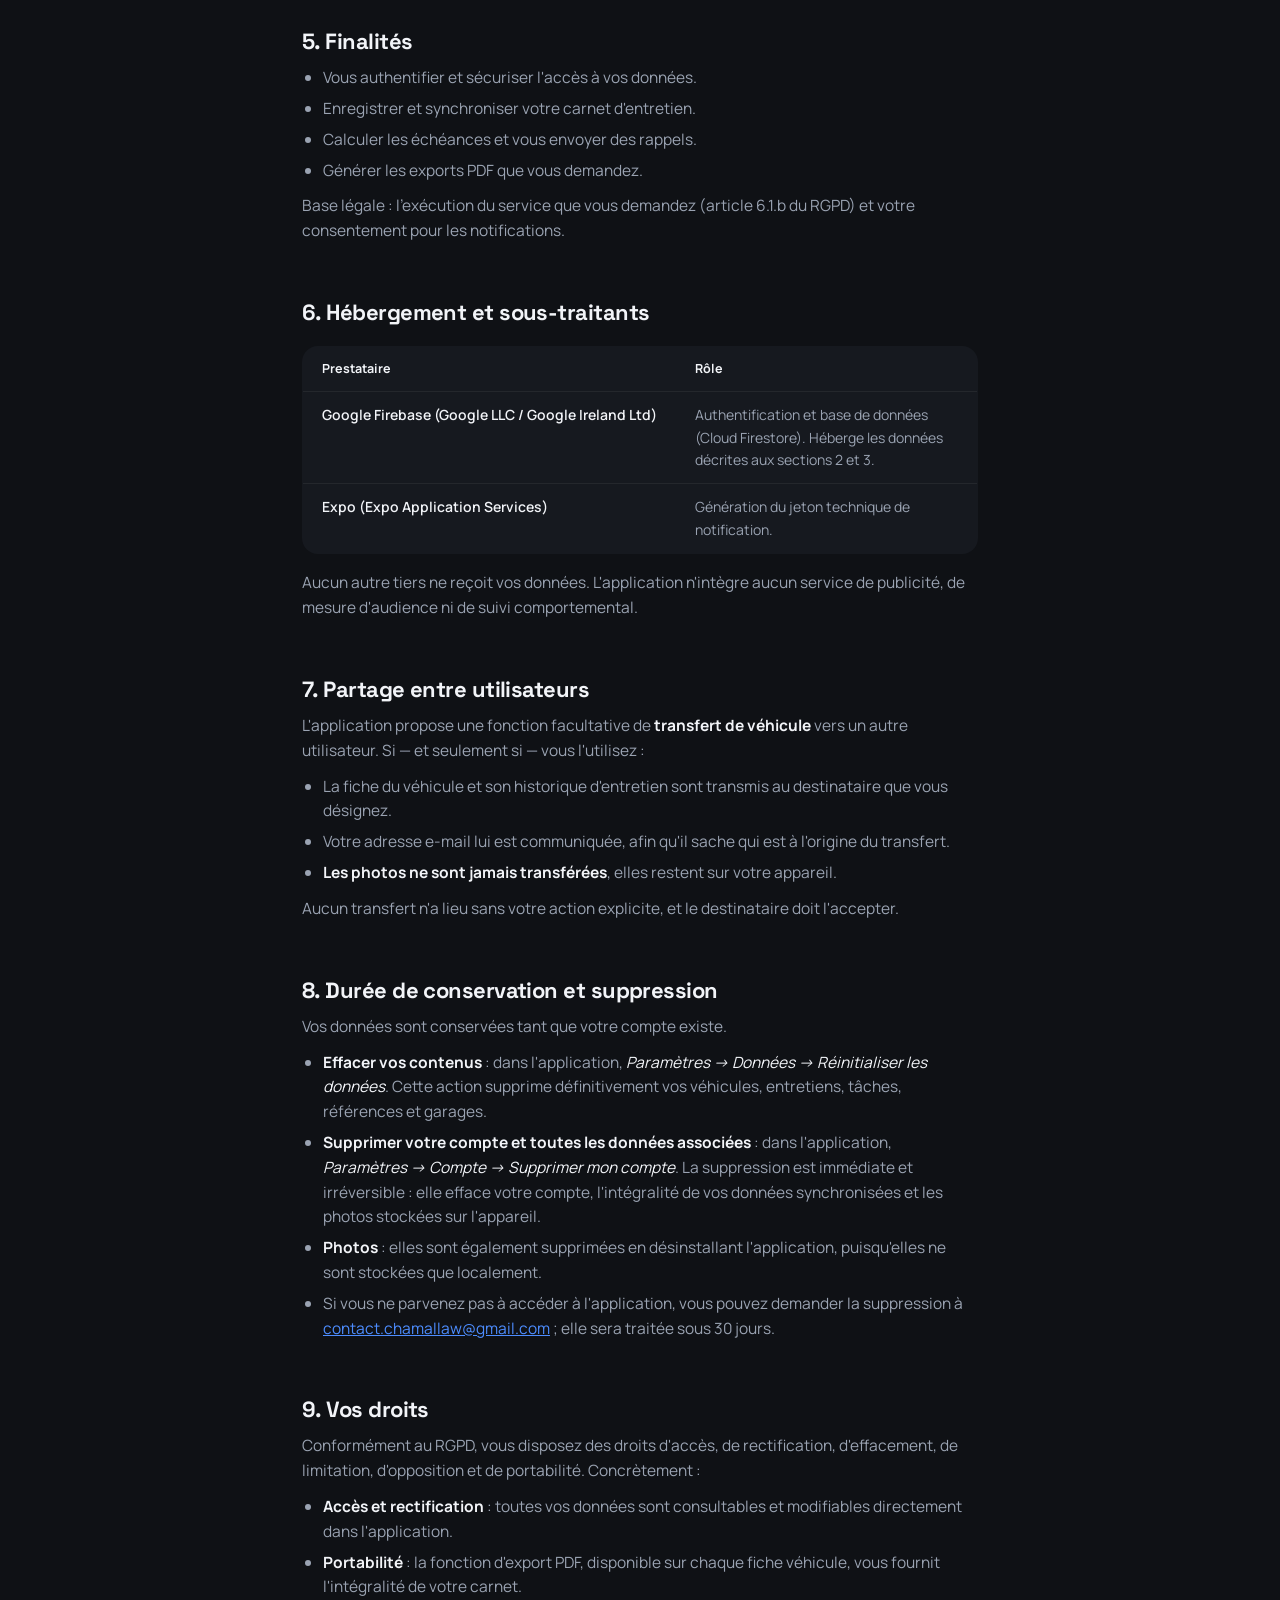
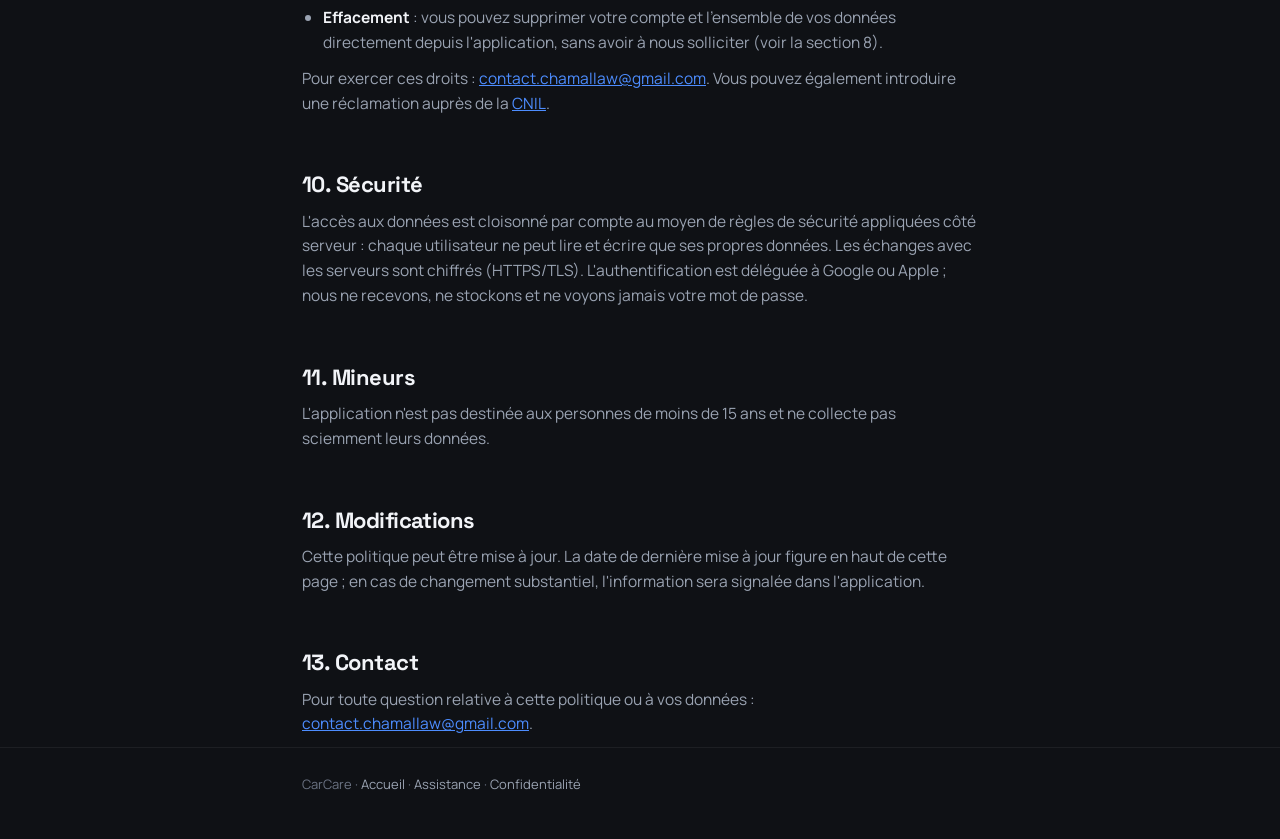
==== commit 970e1093: "Refonte de la DA sur les codes de l'application, captures en carrousel Le site ressemblait à une pag" ====
--- a/privacy.html
+++ b/privacy.html
@@ -31,7 +31,7 @@
   <p class="lead">CarCare est une application de suivi d'entretien de véhicules. Cette page décrit précisément les données traitées.</p>
   <p class="meta">Dernière mise à jour : 11 septembre 2026</p>
 
-  <div class="card ok">
+  <div class="card card-ok">
     <h3>L'essentiel</h3>
     <ul>
       <li><strong>Vos photos ne quittent jamais votre appareil.</strong> Photos de véhicules et de factures sont stockées localement, elles ne sont téléversées nulle part.</li>
--- a/style.css
+++ b/style.css
@@ -1,297 +1,422 @@
-/* CarCare — feuille de style commune (identité « Onyx ») */
+/* ─────────────────────────────────────────────────────────────────────────
+   CarCare — feuille de style commune.
+
+   Les valeurs viennent directement du thème « Onyx » de l'application
+   (src/theme/colors.ts et src/theme/index.ts) : mêmes surfaces, mêmes
+   rayons, même bleu, même hiérarchie typographique. Le site doit donner
+   l'impression d'être la même chose que l'app, pas un site à côté.
+   ───────────────────────────────────────────────────────────────────── */
 
 :root {
   --bg: #0f1115;
   --surface: #16191f;
   --surface-2: #1c2027;
-  --border: rgba(255, 255, 255, 0.07);
-  --border-strong: rgba(255, 255, 255, 0.13);
+  --surface-3: #262b34;
+  --border: rgba(255, 255, 255, 0.06);
+  --border-strong: rgba(255, 255, 255, 0.12);
+
   --text: #f2f4f8;
   --text-2: #9aa3b2;
   --text-3: #6b7383;
-  /* Bleu de l'interface de l'app : le site et les captures parlent la même langue. */
-  --accent: #4d8dff;
-  --accent-2: #3b78f0;
+
+  --primary: #4d8dff;
+  --primary-dark: #3b78f0;
+  --primary-light: rgba(77, 141, 255, 0.13);
   --success: #3ecf8e;
+  --success-light: rgba(62, 207, 142, 0.12);
   --warning: #f5a623;
-  --radius: 16px;
+  --warning-light: rgba(245, 166, 35, 0.12);
+  --danger: #ff5d5d;
+  --danger-light: rgba(255, 93, 93, 0.12);
+
+  /* Rayons repris de radius{} dans l'app */
+  --r-sm: 9px;
+  --r-md: 13px;
+  --r-lg: 16px;
+  --r-xl: 20px;
+
+  --display: 'Space Grotesk', -apple-system, BlinkMacSystemFont, sans-serif;
+  --body: 'Manrope', -apple-system, BlinkMacSystemFont, 'Segoe UI', sans-serif;
 }
 
 * { box-sizing: border-box; margin: 0; padding: 0; }
-
-html { scroll-behavior: smooth; }
 
 body {
   background: var(--bg);
   color: var(--text);
-  font-family: 'Manrope', -apple-system, BlinkMacSystemFont, 'Segoe UI', sans-serif;
-  font-size: 16px;
-  line-height: 1.65;
+  font-family: var(--body);
+  font-size: 15.5px;
+  line-height: 1.6;
   -webkit-font-smoothing: antialiased;
 }
 
-.wrap { max-width: 760px; margin: 0 auto; padding: 0 22px; }
-
-/* ── En-tête ─────────────────────────────────────────────── */
+.wrap { max-width: 720px; margin: 0 auto; padding: 0 22px; }
+
+/* ── En-tête ──────────────────────────────────────────────────────────── */
 header {
   border-bottom: 1px solid var(--border);
-  padding: 18px 0;
+  padding: 14px 0;
   position: sticky;
   top: 0;
-  background: rgba(15, 17, 21, 0.88);
-  backdrop-filter: blur(14px);
-  z-index: 10;
+  background: rgba(13, 15, 19, 0.92);
+  backdrop-filter: blur(16px);
+  z-index: 20;
 }
 
 .bar { display: flex; align-items: center; justify-content: space-between; gap: 16px; }
-
-.brand { display: flex; align-items: center; gap: 12px; text-decoration: none; color: var(--text); }
-
-.mark {
-  width: 38px; height: 38px; border-radius: 11px; flex-shrink: 0;
-  display: block; border: 1px solid var(--border);
-}
-
-.brand b { font-family: 'Space Grotesk', sans-serif; font-size: 18px; letter-spacing: -0.02em; }
-
-nav { display: flex; gap: 18px; flex-wrap: wrap; }
-nav a { color: var(--text-2); text-decoration: none; font-size: 14px; font-weight: 600; }
-nav a:hover, nav a.on { color: var(--accent); }
-
-/* ── Contenu ─────────────────────────────────────────────── */
-main { padding: 48px 0 80px; }
+.brand { display: flex; align-items: center; gap: 11px; text-decoration: none; color: var(--text); }
+.mark { width: 32px; height: 32px; border-radius: var(--r-sm); display: block; }
+.brand b { font-family: var(--display); font-size: 16.5px; letter-spacing: -0.02em; }
+
+/* Navigation en contrôle segmenté, comme les onglets de l'application */
+nav {
+  display: flex;
+  gap: 2px;
+  background: var(--surface-2);
+  border: 1px solid var(--border);
+  border-radius: var(--r-md);
+  padding: 3px;
+}
+
+nav a {
+  color: var(--text-2);
+  text-decoration: none;
+  font-size: 13px;
+  font-weight: 600;
+  padding: 6px 13px;
+  border-radius: 10px;
+  white-space: nowrap;
+}
+
+nav a:hover { color: var(--text); }
+nav a.on { color: var(--text); background: var(--surface-3); }
+
+/* ── Rythme typographique ─────────────────────────────────────────────── */
+main { padding: 44px 0 80px; }
+
+/* Le libellé en petites capitales au-dessus d'un titre est la signature
+   de l'app (« IDENTITÉ », « MOTORISATION », « PHOTOS »). */
+.eyebrow {
+  display: block;
+  font-size: 10.5px;
+  font-weight: 700;
+  letter-spacing: 0.09em;
+  text-transform: uppercase;
+  color: var(--text-3);
+  margin-bottom: 8px;
+}
 
 h1 {
-  font-family: 'Space Grotesk', sans-serif;
-  font-size: clamp(28px, 5vw, 40px);
-  letter-spacing: -0.03em;
-  line-height: 1.12;
-  margin-bottom: 12px;
-}
-
+  font-family: var(--display);
+  font-size: clamp(30px, 5.5vw, 42px);
+  font-weight: 700;
+  letter-spacing: -0.035em;
+  line-height: 1.1;
+  margin-bottom: 14px;
+}
+
+/* Les pages légales enchaînent des h2 numérotés sans intertitre : la marge
+   haute par défaut les espace. Dans une .section, c'est la section qui la
+   porte, juste au-dessus de son libellé en petites capitales. */
 h2 {
-  font-family: 'Space Grotesk', sans-serif;
-  font-size: 21px;
-  letter-spacing: -0.02em;
-  margin: 46px 0 12px;
-  padding-top: 8px;
-}
-
-h3 { font-size: 15px; font-weight: 700; margin: 22px 0 6px; color: var(--text); }
-
-p, li { color: var(--text-2); margin-bottom: 12px; }
-ul, ol { padding-left: 22px; margin-bottom: 12px; }
-li { margin-bottom: 7px; }
-
-a { color: var(--accent); }
-
+  font-family: var(--display);
+  font-size: 22px;
+  font-weight: 700;
+  letter-spacing: -0.025em;
+  margin: 52px 0 6px;
+}
+
+.section { margin-top: 58px; }
+.section h2 { margin-top: 0; }
+
+h3 { font-family: var(--display); font-size: 16px; font-weight: 700; letter-spacing: -0.015em; color: var(--text); margin-bottom: 5px; }
+
+p, li { color: var(--text-2); margin-bottom: 11px; }
+ul, ol { padding-left: 21px; margin-bottom: 11px; }
+li { margin-bottom: 6px; }
+a { color: var(--primary); }
 strong { color: var(--text); font-weight: 700; }
-
-.lead { font-size: 17.5px; color: var(--text-2); margin-bottom: 6px; }
-.meta { color: var(--text-3); font-size: 13px; margin-bottom: 34px; }
-.section-intro { margin-bottom: 20px; }
-
-/* ── Héros ───────────────────────────────────────────────── */
-/* L'icône est posée au-dessus du titre : tout le contenu de la page partage
-   ainsi un seul bord gauche. */
-.hero-icon {
-  width: 72px; height: 72px; border-radius: 19px;
-  border: 1px solid var(--border-strong);
-  display: block; margin-bottom: 18px;
-}
-
+em { color: var(--text); font-style: italic; }
+
+.lead { font-size: 17px; color: var(--text-2); line-height: 1.55; }
+.meta { color: var(--text-3); font-size: 13px; margin-bottom: 30px; }
+.section-intro { color: var(--text-2); margin-bottom: 22px; }
+
+/* ── Pastille d'état, reprise des badges de l'app ─────────────────────── */
 .pill {
   display: inline-flex; align-items: center; gap: 8px;
+  background: var(--warning-light);
+  border: 1px solid rgba(245, 166, 35, 0.26);
+  border-radius: 999px;
+  padding: 7px 15px 7px 13px;
+  font-size: 12.5px; font-weight: 600;
+  color: var(--warning);
+  margin-top: 20px;
+}
+
+.dot-mark { width: 6px; height: 6px; border-radius: 50%; background: currentColor; flex-shrink: 0; }
+
+/* ── Carrousel de captures ────────────────────────────────────────────── */
+.carousel {
+  background: var(--surface);
+  border: 1px solid var(--border);
+  border-radius: var(--r-xl);
+  padding: 22px 24px 16px;
+}
+
+.track {
+  display: flex;
+  overflow-x: auto;
+  scroll-snap-type: x mandatory;
+  scrollbar-width: none;
+  -ms-overflow-style: none;
+  gap: 40px;
+}
+
+.track::-webkit-scrollbar { display: none; }
+
+/* Les captures sont recadrées sur la partie utile de l'écran (640x814 au
+   lieu de 640x1387) : un écran d'iPhone entier est deux fois plus haut que
+   large, ce qui imposait soit une carte démesurée, soit une image trop
+   petite pour qu'on y distingue quoi que ce soit. Affichées sur 240 px pour
+   un fichier de 640, elles restent nettes sur écran retina. */
+.slide {
+  flex: 0 0 100%;
+  scroll-snap-align: center;
+  display: grid;
+  grid-template-columns: 240px 1fr;
+  gap: 30px;
+  align-items: center;
+}
+
+.slide img {
+  width: 240px;
+  display: block;
+  border-radius: var(--r-md);
+  border: 1px solid var(--border-strong);
+}
+
+.slide-text h3 { margin-bottom: 8px; font-size: 20px; }
+.slide-text p { font-size: 14.5px; line-height: 1.65; margin-bottom: 0; max-width: 38ch; }
+
+/* ── Commandes du carrousel ───────────────────────────────────────────── */
+.carousel-nav {
+  display: flex; align-items: center; justify-content: space-between;
+  gap: 16px;
+  margin-top: 22px;
+  padding-top: 18px;
+  border-top: 1px solid var(--border);
+}
+
+.arrows { display: flex; gap: 8px; }
+
+.arrow {
+  width: 34px; height: 34px;
+  border-radius: var(--r-sm);
   background: var(--surface-2);
-  border: 1px solid var(--border-strong);
-  border-radius: 999px;
-  padding: 7px 14px;
-  font-size: 13px; font-weight: 600;
+  border: 1px solid var(--border);
   color: var(--text-2);
-  margin-bottom: 22px;
-}
-
-.dot { width: 7px; height: 7px; border-radius: 50%; background: var(--warning); flex-shrink: 0; }
-
-/* ── Cartes ──────────────────────────────────────────────── */
+  font-size: 15px; line-height: 1;
+  cursor: pointer;
+  display: flex; align-items: center; justify-content: center;
+  font-family: var(--body);
+}
+
+.arrow:hover:not(:disabled) { background: var(--surface-3); color: var(--text); }
+.arrow:disabled { opacity: 0.3; cursor: default; }
+
+.dots { display: flex; gap: 7px; }
+
+.dot {
+  width: 7px; height: 7px; padding: 0;
+  border-radius: 50%;
+  border: none;
+  background: var(--surface-3);
+  cursor: pointer;
+  transition: background 0.15s ease, width 0.15s ease;
+}
+
+.dot[aria-current="true"] { background: var(--primary); width: 20px; border-radius: 4px; }
+
+.counter { font-size: 12.5px; color: var(--text-3); font-variant-numeric: tabular-nums; }
+
+/* ── Cartes et listes groupées, comme les sections de l'app ───────────── */
 .card {
   background: var(--surface);
   border: 1px solid var(--border);
-  border-radius: var(--radius);
-  padding: 20px 22px;
-  margin: 20px 0;
+  border-radius: var(--r-lg);
+  padding: 19px 21px;
+  margin: 16px 0;
 }
 
 .card h3 { margin-top: 0; }
-.card p:last-child, .card ul:last-child, .card li:last-child { margin-bottom: 0; }
-
-.ok { border-color: rgba(62, 207, 142, 0.28); background: rgba(62, 207, 142, 0.06); }
-.ok h3 { color: var(--success); }
-
-/* ── Grille de fonctions ─────────────────────────────────── */
-.grid { display: grid; grid-template-columns: repeat(2, 1fr); gap: 14px; margin: 22px 0; }
-
-.feature {
+.card > :last-child { margin-bottom: 0; }
+
+.card-ok { border-color: rgba(62, 207, 142, 0.26); background: var(--success-light); }
+.card-ok h3 { color: var(--success); }
+
+/* Liste de lignes groupées dans une seule carte — le motif dominant de l'app */
+.rows {
   background: var(--surface);
   border: 1px solid var(--border);
-  border-radius: var(--radius);
-  padding: 18px 20px;
-}
-
-.feature .ico { font-size: 21px; line-height: 1; display: block; margin-bottom: 10px; }
-.feature h3 { margin: 0 0 4px; font-size: 15px; }
-.feature p { font-size: 14.5px; margin: 0; line-height: 1.55; }
-
-/* ── Étapes ──────────────────────────────────────────────── */
-.steps { counter-reset: step; list-style: none; padding: 0; margin: 22px 0; }
+  border-radius: var(--r-lg);
+  overflow: hidden;
+  margin: 16px 0;
+}
+
+.row {
+  display: flex;
+  gap: 15px;
+  padding: 16px 19px;
+  border-bottom: 1px solid var(--border);
+}
+
+.row:last-child { border-bottom: none; }
+
+.row-ico {
+  width: 34px; height: 34px; flex-shrink: 0;
+  border-radius: var(--r-sm);
+  background: var(--primary-light);
+  display: flex; align-items: center; justify-content: center;
+  font-size: 16px;
+}
+
+.row h3 { font-size: 15px; margin-bottom: 3px; }
+.row p { font-size: 13.5px; line-height: 1.5; margin-bottom: 0; color: var(--text-2); }
+
+/* ── Étapes numérotées ────────────────────────────────────────────────── */
+.steps { counter-reset: step; list-style: none; padding: 0; margin: 16px 0; }
 
 .steps li {
   counter-increment: step;
   position: relative;
-  padding-left: 46px;
-  margin-bottom: 18px;
+  padding-left: 44px;
+  margin-bottom: 17px;
 }
 
 .steps li::before {
   content: counter(step);
-  position: absolute; left: 0; top: 1px;
-  width: 30px; height: 30px; border-radius: 10px;
-  background: linear-gradient(135deg, var(--accent), var(--accent-2));
-  color: #fff;
-  font-family: 'Space Grotesk', sans-serif; font-weight: 700; font-size: 14px;
+  position: absolute; left: 0; top: 0;
+  width: 28px; height: 28px;
+  border-radius: var(--r-sm);
+  background: var(--primary-light);
+  border: 1px solid rgba(77, 141, 255, 0.3);
+  color: var(--primary);
+  font-family: var(--display); font-weight: 700; font-size: 13px;
   display: flex; align-items: center; justify-content: center;
 }
 
-.steps b { display: block; color: var(--text); font-size: 15px; margin-bottom: 2px; }
-
-/* ── Galerie de captures ─────────────────────────────────── */
-/* Défilement horizontal à l'intérieur de la colonne de texte : le premier
-   cliché s'aligne sur les paragraphes, les suivants débordent vers la droite. */
-.shots {
-  display: flex;
-  gap: 18px;
-  overflow-x: auto;
-  padding: 6px 0 22px;
-  scroll-snap-type: x mandatory;
-  -webkit-overflow-scrolling: touch;
-  scrollbar-width: thin;
-}
-
-.shots figure { flex: 0 0 232px; scroll-snap-align: center; margin: 0; }
-
-.shots img {
-  width: 232px;
-  display: block;
-  border-radius: 20px;
-  border: 1px solid var(--border-strong);
+.steps b { display: block; color: var(--text); font-size: 15px; margin-bottom: 2px; font-family: var(--display); letter-spacing: -0.01em; }
+.steps li { color: var(--text-2); font-size: 14.5px; }
+
+/* ── Tableaux ─────────────────────────────────────────────────────────── */
+table {
+  width: 100%;
+  border-collapse: collapse;
+  margin: 16px 0;
+  font-size: 14px;
   background: var(--surface);
-}
-
-.shots figcaption {
-  color: var(--text-3);
-  font-size: 13px;
-  text-align: center;
-  margin-top: 10px;
-  line-height: 1.45;
-}
-
-.shots figcaption b { display: block; color: var(--text-2); font-weight: 700; }
-
-/* ── Tableaux ────────────────────────────────────────────── */
-table { width: 100%; border-collapse: collapse; margin: 18px 0; font-size: 14.5px; }
-th, td { text-align: left; padding: 11px 12px; border-bottom: 1px solid var(--border); vertical-align: top; }
-th { color: var(--text); font-weight: 700; font-size: 13px; }
+  border: 1px solid var(--border);
+  border-radius: var(--r-lg);
+  overflow: hidden;
+}
+
+th, td { text-align: left; padding: 12px 19px; border-bottom: 1px solid var(--border); vertical-align: top; }
+tr:last-child td { border-bottom: none; }
+th { color: var(--text); font-weight: 700; font-size: 12.5px; }
 td { color: var(--text-2); }
-td:first-child { color: var(--text); font-weight: 600; white-space: nowrap; }
-
-/* ── FAQ ─────────────────────────────────────────────────── */
-.faq { margin: 20px 0; }
+td:first-child { color: var(--text); font-weight: 600; white-space: nowrap; width: 1%; }
+
+/* ── FAQ ──────────────────────────────────────────────────────────────── */
+.faq { margin: 16px 0; }
 
 .faq details {
   background: var(--surface);
   border: 1px solid var(--border);
-  border-radius: var(--radius);
-  margin-bottom: 10px;
+  border-radius: var(--r-md);
+  margin-bottom: 8px;
   overflow: hidden;
 }
+
+.faq details[open] { border-color: var(--border-strong); }
 
 .faq summary {
   cursor: pointer;
   list-style: none;
-  padding: 16px 48px 16px 20px;
+  padding: 15px 46px 15px 19px;
   font-weight: 700;
-  font-size: 15px;
+  font-size: 14.5px;
   color: var(--text);
   position: relative;
+  font-family: var(--display);
+  letter-spacing: -0.01em;
 }
 
 .faq summary::-webkit-details-marker { display: none; }
 
 .faq summary::after {
-  content: '+';
-  position: absolute; right: 20px; top: 50%;
-  transform: translateY(-50%);
-  font-size: 19px; font-weight: 400;
-  color: var(--text-3);
-  transition: transform 0.15s ease;
-}
-
-.faq details[open] summary::after { content: '−'; color: var(--accent); }
-.faq summary:hover { color: var(--accent); }
-
-.faq .answer { padding: 0 20px 18px; }
+  content: '';
+  position: absolute; right: 19px; top: 50%;
+  width: 8px; height: 8px;
+  border-right: 1.8px solid var(--text-3);
+  border-bottom: 1.8px solid var(--text-3);
+  transform: translateY(-70%) rotate(45deg);
+  transition: transform 0.18s ease, border-color 0.18s ease;
+}
+
+.faq details[open] summary::after {
+  transform: translateY(-20%) rotate(-135deg);
+  border-color: var(--primary);
+}
+
+.faq summary:hover { color: var(--primary); }
+.faq .answer { padding: 0 19px 17px; }
 .faq .answer > :last-child { margin-bottom: 0; }
-.faq .answer p, .faq .answer li { font-size: 14.5px; }
-
-/* ── Boutons ─────────────────────────────────────────────── */
+.faq .answer p, .faq .answer li { font-size: 14px; }
+
+/* ── Boutons ──────────────────────────────────────────────────────────── */
 .btn {
   display: inline-block;
-  background: linear-gradient(135deg, var(--accent), var(--accent-2));
+  background: linear-gradient(135deg, #5b97ff, var(--primary-dark));
   color: #fff;
   font-weight: 700;
+  font-size: 14.5px;
   text-decoration: none;
-  padding: 13px 22px;
-  border-radius: 13px;
-  margin-top: 8px;
+  padding: 12px 21px;
+  border-radius: var(--r-md);
 }
 
 .btn-ghost {
-  background: none;
+  background: var(--surface-2);
   border: 1px solid var(--border-strong);
   color: var(--text);
 }
 
-.btns { display: flex; flex-wrap: wrap; gap: 12px; align-items: center; }
-
-/* ── Pied de page ────────────────────────────────────────── */
+.btns { display: flex; flex-wrap: wrap; gap: 10px; align-items: center; margin-top: 14px; }
+
+/* ── Pied de page ─────────────────────────────────────────────────────── */
 footer {
   border-top: 1px solid var(--border);
-  padding: 28px 0 44px;
+  padding: 26px 0 44px;
   color: var(--text-3);
-  font-size: 13.5px;
+  font-size: 13px;
 }
 
 footer a { color: var(--text-2); text-decoration: none; }
-footer a:hover { color: var(--accent); }
-
-@media (max-width: 640px) {
-  .grid { grid-template-columns: 1fr; }
-  .hero { gap: 16px; }
-  .hero-icon { width: 62px; height: 62px; border-radius: 16px; }
-}
-
-@media (max-width: 540px) {
-  header { padding: 14px 0; }
-  nav { gap: 13px; }
-  nav a { font-size: 13.5px; }
-  main { padding: 34px 0 60px; }
-  .shots figure, .shots img { flex-basis: 208px; width: 208px; }
-}
-
-/* Sous 430 px le nom ne tient plus à côté de la navigation : l'icône seule
-   sert de lien d'accueil, et l'en-tête reste sur une ligne. Le lien garde son
-   nom accessible grâce à l'aria-label porté par .brand. */
-@media (max-width: 430px) {
+footer a:hover { color: var(--primary); }
+
+/* ── Adaptations ──────────────────────────────────────────────────────── */
+@media (max-width: 700px) {
+  .slide { grid-template-columns: 1fr; justify-items: center; text-align: center; gap: 20px; }
+  .slide img { width: 264px; }
+  .slide-text p { max-width: 42ch; margin-inline: auto; }
+  .carousel { padding: 22px 20px 16px; }
+}
+
+@media (max-width: 560px) {
+  main { padding: 32px 0 60px; }
+  .section { margin-top: 46px; }
+  nav a { padding: 6px 10px; font-size: 12.5px; }
   .brand b { display: none; }
-  .mark { width: 34px; height: 34px; border-radius: 10px; }
-}
+  .counter { display: none; }
+}
